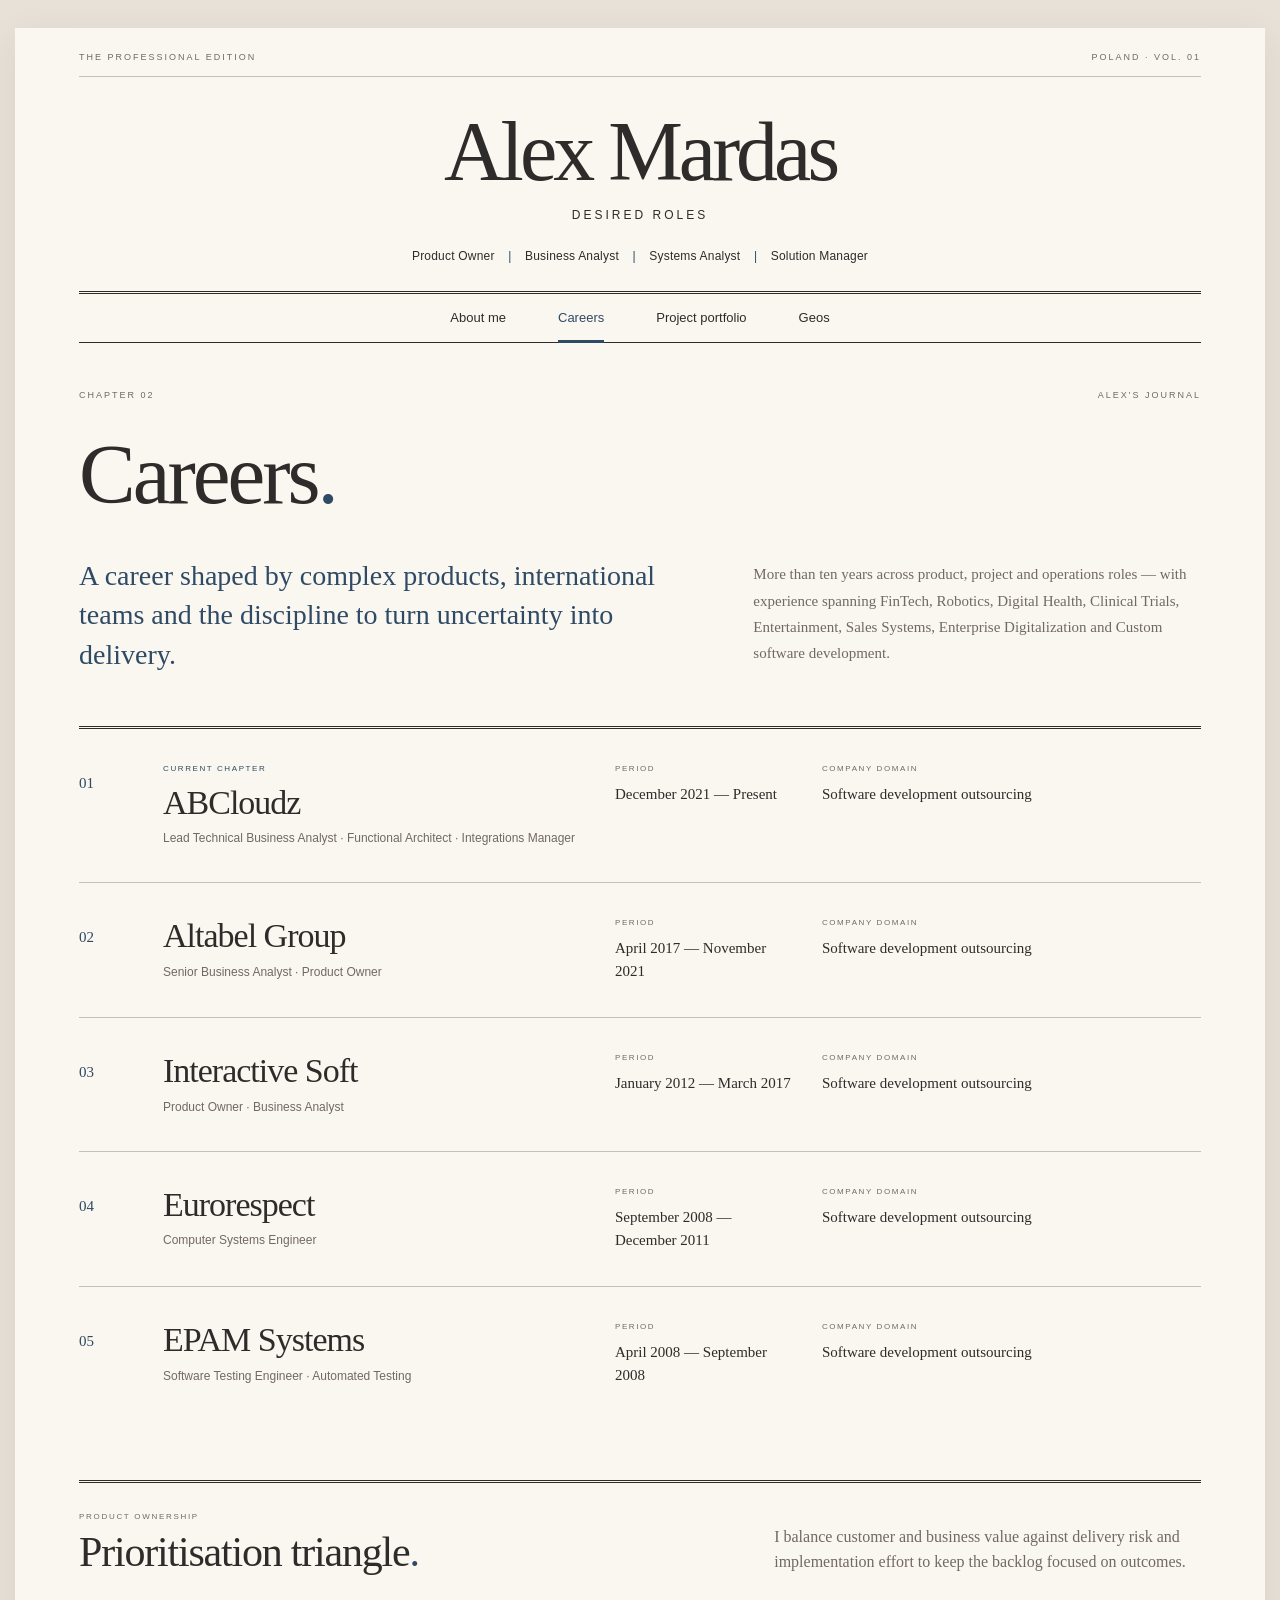
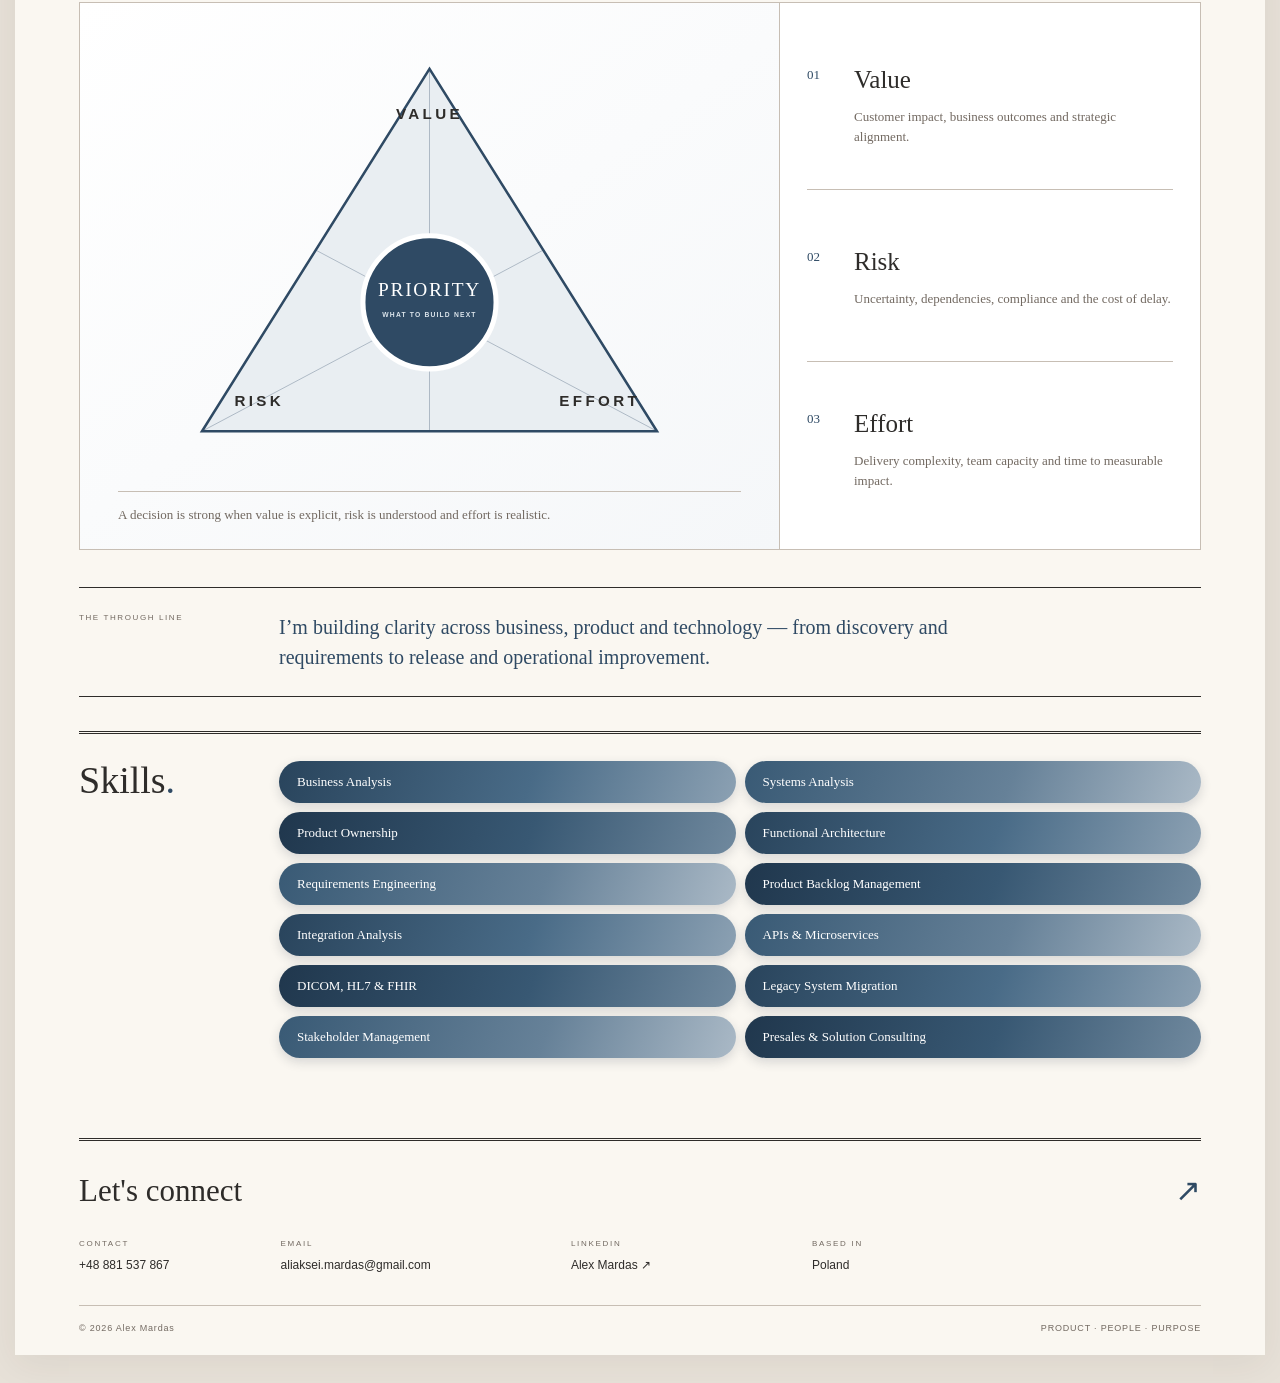
==== careers.html @ b2984039 "Add Product Owner prioritisation framework" ====
<!doctype html>
<html lang="en"><head><meta charset="utf-8"><meta name="viewport" content="width=device-width, initial-scale=1"><link rel="icon" type="image/png" sizes="32x32" href="favicon-32.png"><link rel="icon" type="image/png" sizes="512x512" href="favicon.png"><title>Careers | Alex Mardas</title><meta name="description" content="Career history of Alex Mardas across product management, project delivery, business analysis and technology operations."><link rel="stylesheet" href="style.css"><link rel="stylesheet" href="careers.css"></head>
<body><a class="skip" href="#main">Skip to content</a><div class="paper">
<header class="masthead"><div class="edition"><span>THE PROFESSIONAL EDITION</span><span>POLAND · VOL. 01</span></div><a class="name" href="index.html">Alex Mardas</a><p class="specialist">Desired roles</p><p class="roles">Product Owner <span>|</span> Business Analyst <span>|</span> Systems Analyst <span>|</span> Solution Manager</p></header>
<nav class="navigation" aria-label="Main navigation"><a href="index.html">About me</a><a href="careers.html" aria-current="page">Careers</a><a href="project-portfolio.html">Project portfolio</a><a href="geos.html">Geos</a></nav>
<main id="main" class="careers-page"><div class="page-kicker"><span>CHAPTER 02</span><span>ALEX'S JOURNAL</span></div><h1>Careers<span>.</span></h1>
<div class="career-intro"><p class="career-lead">A career shaped by complex products, international teams and the discipline to turn uncertainty into delivery.</p><p>More than ten years across product, project and operations roles — with experience spanning FinTech, Robotics, Digital Health, Clinical Trials, Entertainment, Sales Systems, Enterprise Digitalization and Custom software development.</p></div>
<section class="career-list" aria-label="Career history">
<article class="career-entry"><div class="career-index">01</div><div class="career-company"><p class="career-status">CURRENT CHAPTER</p><h2>ABCloudz</h2><p class="career-role">Lead Technical Business Analyst · Functional Architect · Integrations Manager</p></div><div class="career-details"><div><span>PERIOD</span><strong>December 2021 — Present</strong></div><div><span>COMPANY DOMAIN</span><strong>Software development outsourcing</strong></div></div></article>
<article class="career-entry"><div class="career-index">02</div><div class="career-company"><h2>Altabel Group</h2><p class="career-role">Senior Business Analyst · Product Owner</p></div><div class="career-details"><div><span>PERIOD</span><strong>April 2017 — November 2021</strong></div><div><span>COMPANY DOMAIN</span><strong>Software development outsourcing</strong></div></div></article>
<article class="career-entry"><div class="career-index">03</div><div class="career-company"><h2>Interactive Soft</h2><p class="career-role">Product Owner · Business Analyst</p></div><div class="career-details"><div><span>PERIOD</span><strong>January 2012 — March 2017</strong></div><div><span>COMPANY DOMAIN</span><strong>Software development outsourcing</strong></div></div></article>
<article class="career-entry"><div class="career-index">04</div><div class="career-company"><h2>Eurorespect</h2><p class="career-role">Computer Systems Engineer</p></div><div class="career-details"><div><span>PERIOD</span><strong>September 2008 — December 2011</strong></div><div><span>COMPANY DOMAIN</span><strong>Software development outsourcing</strong></div></div></article>
<article class="career-entry"><div class="career-index">05</div><div class="career-company"><h2>EPAM Systems</h2><p class="career-role">Software Testing Engineer · Automated Testing</p></div><div class="career-details"><div><span>PERIOD</span><strong>April 2008 — September 2008</strong></div><div><span>COMPANY DOMAIN</span><strong>Software development outsourcing</strong></div></div></article>
</section>
<section class="metrics-section" aria-labelledby="metrics-title">
  <div class="metrics-heading"><div><span>PRODUCT OWNERSHIP</span><h2 id="metrics-title">Prioritisation triangle<span>.</span></h2></div><p>I balance customer and business value against delivery risk and implementation effort to keep the backlog focused on outcomes.</p></div>
  <div class="priority-framework">
    <figure class="priority-triangle" aria-labelledby="priority-caption">
      <svg viewBox="0 0 680 540" role="img" aria-labelledby="triangle-title triangle-desc">
        <title id="triangle-title">Product Owner prioritisation triangle</title>
        <desc id="triangle-desc">Priority is determined by balancing value, risk and effort.</desc>
        <polygon class="triangle-fill" points="340,45 70,475 610,475"></polygon>
        <polygon class="triangle-line" points="340,45 70,475 610,475"></polygon>
        <line x1="340" y1="45" x2="340" y2="475"></line>
        <line x1="70" y1="475" x2="475" y2="260"></line>
        <line x1="610" y1="475" x2="205" y2="260"></line>
        <circle cx="340" cy="322" r="79"></circle>
        <text class="triangle-label triangle-value" x="340" y="105" text-anchor="middle">VALUE</text>
        <text class="triangle-label" x="138" y="445" text-anchor="middle">RISK</text>
        <text class="triangle-label" x="542" y="445" text-anchor="middle">EFFORT</text>
        <text class="triangle-core" x="340" y="315" text-anchor="middle">PRIORITY</text>
        <text class="triangle-core-sub" x="340" y="340" text-anchor="middle">WHAT TO BUILD NEXT</text>
      </svg>
      <figcaption id="priority-caption">A decision is strong when value is explicit, risk is understood and effort is realistic.</figcaption>
    </figure>
    <div class="priority-principles">
      <article><span>01</span><div><h3>Value</h3><p>Customer impact, business outcomes and strategic alignment.</p></div></article>
      <article><span>02</span><div><h3>Risk</h3><p>Uncertainty, dependencies, compliance and the cost of delay.</p></div></article>
      <article><span>03</span><div><h3>Effort</h3><p>Delivery complexity, team capacity and time to measurable impact.</p></div></article>
    </div>
  </div>
</section>
<div class="career-note"><span>THE THROUGH LINE</span><p>I’m building clarity across business, product and technology — from discovery and requirements to release and operational improvement.</p></div>
<section class="skills-section" aria-labelledby="skills-title"><div class="skills-heading"><h2 id="skills-title">Skills<span>.</span></h2></div><ul class="skills-list"><li>Business Analysis</li><li>Systems Analysis</li><li>Product Ownership</li><li>Functional Architecture</li><li>Requirements Engineering</li><li>Product Backlog Management</li><li>Integration Analysis</li><li>APIs &amp; Microservices</li><li>DICOM, HL7 &amp; FHIR</li><li>Legacy System Migration</li><li>Stakeholder Management</li><li>Presales &amp; Solution Consulting</li></ul></section></main>
<footer><div class="footer-title">Let's connect<span>↗</span></div><div class="footer-grid"><div><span class="footer-label">CONTACT</span><a href="tel:+48881537867">+48 881 537 867</a></div><div><span class="footer-label">EMAIL</span><a href="mailto:aliaksei.mardas@gmail.com">aliaksei.mardas@gmail.com</a></div><div><span class="footer-label">LINKEDIN</span><a href="https://www.linkedin.com/in/alexmardas/" target="_blank" rel="noopener noreferrer">Alex Mardas ↗</a></div><div><span class="footer-label">BASED IN</span><span>Poland</span></div></div><div class="colophon"><span>© 2026 Alex Mardas</span><span>PRODUCT · PEOPLE · PURPOSE</span></div></footer>
</div></body></html>
---- style.css ----
:root{--paper:#faf7f1;--ink:#2e2c2a;--muted:#726961;--accent:#2f4a64;--line:#c7beb4}*{box-sizing:border-box}body{margin:0;background:#e7e1d8;color:var(--ink);font-family:Arial,Helvetica,sans-serif;line-height:1.6}.paper{max-width:1250px;margin:28px auto;background:var(--paper);box-shadow:0 8px 35px #392e2012;padding:0 64px}a{color:inherit;text-decoration:none}a:hover{color:var(--accent)}a:focus-visible{outline:2px solid var(--accent);outline-offset:5px}.masthead{text-align:center;padding-top:22px}.edition{display:flex;justify-content:space-between;border-bottom:1px solid var(--line);padding-bottom:12px;font-size:9px;letter-spacing:2px;color:var(--muted)}.name{display:block;font-family:Georgia,'Times New Roman',serif;font-size:clamp(40px,6.8vw,84px);letter-spacing:-4px;line-height:1.2;margin:25px 0 3px}.specialist{margin:0;font-size:12px;letter-spacing:3px;text-transform:uppercase}.roles{font-size:12px;letter-spacing:.2px;margin:22px 0 24px}.roles span{color:var(--accent);padding:0 10px}.navigation{display:flex;justify-content:center;gap:52px;padding:14px 0;border-top:3px double var(--ink);border-bottom:1px solid var(--ink);font-size:13px}.navigation a{position:relative}.navigation a[aria-current=page]{color:var(--accent)}.navigation a[aria-current=page]:after{content:'';position:absolute;left:0;right:0;bottom:-15px;height:3px;background:var(--accent)}main{padding:45px 0 60px;min-height:460px}.page-kicker{display:flex;justify-content:space-between;font-size:9px;letter-spacing:2px;color:var(--muted)}h1{font-family:Georgia,'Times New Roman',serif;font-weight:400;font-size:clamp(55px,7vw,85px);letter-spacing:-3px;line-height:1.1;margin:25px 0 35px}h1 span{color:var(--accent)}.editorial-space{padding:0 0 25px;max-width:700px}.rule{width:65px;height:1px;background:var(--accent)}.coming{font-family:Georgia,serif;font-size:25px;font-style:italic;margin:24px 0 8px;color:var(--muted)}.coming-note{font-size:12px;color:var(--muted);margin:0}footer{border-top:3px double var(--ink);padding:25px 0 20px}.footer-title{font-family:Georgia,serif;font-size:31px;display:flex;justify-content:space-between}.footer-title span{color:var(--accent)}.footer-grid{display:grid;grid-template-columns:.9fr 1.35fr 1.1fr 1.2fr .65fr;gap:24px;margin:22px 0 30px;font-size:12px}.footer-grid>div{display:flex;flex-direction:column;gap:5px}.footer-label{font-size:8px;color:var(--muted);letter-spacing:1.7px}.colophon{display:flex;justify-content:space-between;border-top:1px solid var(--line);padding-top:15px;font-size:9px;color:var(--muted);letter-spacing:.8px}.skip{position:absolute;top:-100px;background:var(--paper);padding:10px}.skip:focus{top:0}@media(max-width:800px){.paper{margin:0;padding:0 26px;box-shadow:none}.name{letter-spacing:-2px;margin-top:27px}.specialist{font-size:10px;letter-spacing:2px}.roles{font-size:11px;max-width:530px;margin:18px auto 24px}.roles span{padding:0 5px}.navigation{gap:25px;font-size:12px}.footer-grid{grid-template-columns:1fr 1fr;gap:22px}main{min-height:410px;padding-top:30px}.edition{font-size:8px;letter-spacing:1px}.colophon{font-size:8px;gap:18px}}@media(max-width:420px){.paper{padding:0 20px}.name{font-size:42px}.navigation{gap:17px;font-size:11px}.footer-grid{grid-template-columns:1fr}.colophon{flex-wrap:wrap}h1{font-size:56px}}

/* Mobile layout */
@media(max-width:640px){
  body{background:var(--paper);font-size:15px}
  .paper{width:100%;margin:0;padding:0 16px;overflow:hidden}
  .masthead{padding-top:14px}
  .edition{padding-bottom:9px;font-size:7px;letter-spacing:.8px}
  .edition span:last-child{text-align:right}
  .name{font-size:clamp(36px,11.5vw,48px);line-height:1.02;letter-spacing:-2.4px;margin:20px 0 8px}
  .specialist{font-size:8px;line-height:1.5;letter-spacing:1.7px}
  .roles{font-size:10px;line-height:1.9;margin:15px auto 18px}
  .roles span{padding:0 3px}
  .navigation{display:grid;grid-template-columns:1fr 1fr;gap:0;padding:0;font-size:11px;text-align:center}
  .navigation a{display:flex;align-items:center;justify-content:center;min-height:43px;padding:8px 5px;border-bottom:1px solid var(--line)}
  .navigation a:nth-child(odd){border-right:1px solid var(--line)}
  .navigation a[aria-current=page]:after{left:12px;right:12px;bottom:-1px;height:3px}
  main{min-height:0;padding:24px 0 44px}
  .page-kicker{font-size:7px;letter-spacing:1.3px}
  h1{font-size:clamp(44px,15vw,58px);letter-spacing:-2px;margin:17px 0 27px}
  footer{padding:21px 0 18px}
  .footer-title{font-size:27px}
  .footer-grid{grid-template-columns:1fr 1fr;gap:18px 12px;margin:18px 0 24px;font-size:11px}
  .footer-grid a{overflow-wrap:anywhere}
  .colophon{display:grid;grid-template-columns:1fr;gap:5px;font-size:7px;letter-spacing:.65px}
}
@media(max-width:360px){
  .paper{padding:0 13px}
  .name{font-size:34px}
  .roles{font-size:9px}
  .navigation{font-size:10px}
  .footer-grid{grid-template-columns:1fr}
}
---- careers.css ----
.careers-page{padding-bottom:80px}.career-intro{display:grid;grid-template-columns:1.35fr 1fr;gap:70px;align-items:start;margin-bottom:52px}.career-lead{font-family:Georgia,'Times New Roman',serif;font-size:28px;line-height:1.4;color:var(--accent);margin:0}.career-intro>p:last-child{font-family:Georgia,'Times New Roman',serif;font-size:15px;line-height:1.75;margin:5px 0 0;color:var(--muted)}.career-list{border-top:3px double var(--ink)}.career-entry{display:grid;grid-template-columns:54px minmax(220px,.9fr) minmax(350px,1.25fr);gap:30px;padding:34px 0;border-bottom:1px solid var(--line);align-items:start}.career-index{font-family:Georgia,serif;font-size:15px;color:var(--accent);padding-top:8px}.career-status{font-size:8px;letter-spacing:1.6px;color:var(--accent);margin:0 0 8px}.career-company h2{font-family:Georgia,'Times New Roman',serif;font-size:34px;font-weight:400;letter-spacing:-1px;line-height:1.1;margin:0 0 8px}.career-role{font-size:12px;color:var(--muted);margin:0}.career-details{display:grid;grid-template-columns:.7fr 1.5fr;gap:30px}.career-details div{display:flex;flex-direction:column;gap:7px}.career-details span,.career-note>span{font-size:8px;letter-spacing:1.6px;color:var(--muted)}.career-details strong{font-family:Georgia,'Times New Roman',serif;font-size:15px;line-height:1.55;font-weight:400}.career-note{display:grid;grid-template-columns:170px 1fr;gap:30px;margin-top:30px;padding:24px 0;border-top:1px solid var(--ink);border-bottom:1px solid var(--ink)}.career-note p{font-family:Georgia,serif;font-size:20px;line-height:1.5;margin:0;max-width:690px}@media(max-width:850px){.career-intro{grid-template-columns:1fr;gap:12px}.career-entry{grid-template-columns:38px 1fr}.career-details{grid-column:2;grid-template-columns:1fr 1.6fr}.career-company h2{font-size:30px}}@media(max-width:560px){.career-lead{font-size:24px}.career-entry{grid-template-columns:28px 1fr;gap:18px}.career-details{grid-template-columns:1fr;gap:18px}.career-company h2{font-size:27px}.career-note{grid-template-columns:1fr;gap:12px}.career-note p{font-size:18px}}

/* Mobile layout */
@media(max-width:640px){
  .careers-page{padding-bottom:50px}
  .career-intro{grid-template-columns:1fr;gap:12px;margin-bottom:34px}
  .career-lead{font-size:22px;line-height:1.42}
  .career-intro>p:last-child{font-size:14px;line-height:1.65}
  .career-entry{grid-template-columns:24px minmax(0,1fr);gap:12px;padding:25px 0}
  .career-index{font-size:12px;padding-top:6px}
  .career-company h2{font-size:27px;overflow-wrap:anywhere}
  .career-role{font-size:11px;line-height:1.5}
  .career-details{grid-column:2;grid-template-columns:1fr;gap:15px;margin-top:4px}
  .career-details strong{font-size:14px;line-height:1.5}
  .career-note{grid-template-columns:1fr;gap:9px;margin-top:24px;padding:20px 0}
  .career-note p{font-size:18px;line-height:1.45}
}

/* Product Owner prioritisation framework */
.metrics-section{margin-top:58px;padding-top:28px;border-top:3px double var(--ink)}
.metrics-heading{display:grid;grid-template-columns:1.2fr .8fr;gap:55px;align-items:end;margin-bottom:27px}
.metrics-heading>div>span{display:block;margin-bottom:7px;font-size:8px;letter-spacing:1.7px;color:var(--muted)}
.metrics-heading h2{margin:0;font-family:Georgia,'Times New Roman',serif;font-size:42px;font-weight:400;line-height:1.05;letter-spacing:-1.2px}
.metrics-heading h2 span{color:var(--accent)}
.metrics-heading>p{margin:0;font-family:Georgia,'Times New Roman',serif;font-size:16px;line-height:1.55;color:var(--muted)}
.priority-framework{display:grid;grid-template-columns:minmax(0,1.25fr) minmax(270px,.75fr);border:1px solid var(--line);background:#fff}
.priority-triangle{margin:0;padding:28px 38px 24px;border-right:1px solid var(--line);background:linear-gradient(145deg,#fff 0%,#f5f7f9 100%)}
.priority-triangle svg{display:block;width:100%;max-height:455px}
.priority-triangle .triangle-fill{fill:#e9eef2}
.priority-triangle .triangle-line,.priority-triangle line{fill:none;stroke:var(--accent);stroke-width:3}
.priority-triangle line{stroke-width:1;opacity:.38}
.priority-triangle circle{fill:var(--accent);stroke:#fff;stroke-width:6}
.triangle-label{fill:var(--ink);font:600 18px Arial,sans-serif;letter-spacing:4px}
.triangle-core{fill:#fff;font:400 23px Georgia,serif;letter-spacing:2px}
.triangle-core-sub{fill:#dce5ec;font:600 8px Arial,sans-serif;letter-spacing:1.4px}
.priority-triangle figcaption{margin-top:5px;padding-top:13px;border-top:1px solid var(--line);font-family:Georgia,'Times New Roman',serif;font-size:13px;line-height:1.55;color:var(--muted)}
.priority-principles{display:flex;flex-direction:column;padding:15px 27px}
.priority-principles article{display:grid;grid-template-columns:34px 1fr;gap:13px;flex:1;align-content:center;padding:22px 0;border-bottom:1px solid var(--line)}
.priority-principles article:last-child{border-bottom:0}
.priority-principles article>span{font-family:Georgia,serif;font-size:13px;color:var(--accent);padding-top:5px}
.priority-principles h3{margin:0 0 7px;font-family:Georgia,'Times New Roman',serif;font-size:25px;font-weight:400}
.priority-principles p{margin:0;font-family:Georgia,'Times New Roman',serif;font-size:13px;line-height:1.55;color:var(--muted)}
@media(max-width:800px){.priority-framework{grid-template-columns:1fr}.priority-triangle{border-right:0;border-bottom:1px solid var(--line)}.priority-principles{display:grid;grid-template-columns:repeat(3,1fr);gap:22px}.priority-principles article{display:block;border-bottom:0}.priority-principles article>span{display:block;margin-bottom:8px}}
@media(max-width:640px){.metrics-section{margin-top:42px;padding-top:23px}.metrics-heading{grid-template-columns:1fr;gap:12px;margin-bottom:21px}.metrics-heading h2{font-size:34px}.metrics-heading>p{font-size:14px}.priority-triangle{padding:18px 12px}.priority-triangle svg{max-height:none}.priority-principles{display:block;padding:8px 20px}.priority-principles article{display:grid;grid-template-columns:30px 1fr;padding:18px 0;border-bottom:1px solid var(--line)}.priority-principles article>span{margin:0}.priority-principles h3{font-size:23px}}

/* Keep the transition from career history to metrics open and editorial. */
.career-entry:last-child{border-bottom:0}
.metrics-section+.career-note{margin-top:1cm}
.career-note p{color:var(--accent)}
.skills-section{display:grid;grid-template-columns:170px 1fr;gap:30px;margin-top:34px;padding-top:27px;border-top:3px double var(--ink)}
.skills-heading>span{display:block;margin-bottom:7px;font-size:8px;letter-spacing:1.6px;color:var(--muted)}
.skills-heading h2{margin:0;font-family:Georgia,'Times New Roman',serif;font-size:38px;font-weight:400;line-height:1}.skills-heading h2 span{color:var(--accent)}
.skills-list{display:grid;grid-template-columns:1fr 1fr;gap:9px;margin:0;padding:0;list-style:none}
.skills-list li{display:flex;align-items:center;min-height:42px;padding:9px 18px;border-radius:999px;background:linear-gradient(110deg,#29445c 0%,#496b87 55%,#8ca1b3 100%);box-shadow:0 4px 11px #1c2d3d29;color:#fff;font-family:Georgia,'Times New Roman',serif;font-size:13px;line-height:1.3}.skills-list li:nth-child(3n+2){background:linear-gradient(110deg,#395a75 0%,#668198 58%,#aab9c6 100%)}.skills-list li:nth-child(3n){background:linear-gradient(110deg,#20374d 0%,#385873 55%,#70899e 100%)}
@media(max-width:640px){.metrics-section+.career-note{margin-top:1cm}.skills-section{grid-template-columns:1fr;gap:18px;margin-top:28px;padding-top:22px}.skills-heading h2{font-size:32px}.skills-list{grid-template-columns:1fr}.skills-list li{min-height:40px;font-size:12px}}
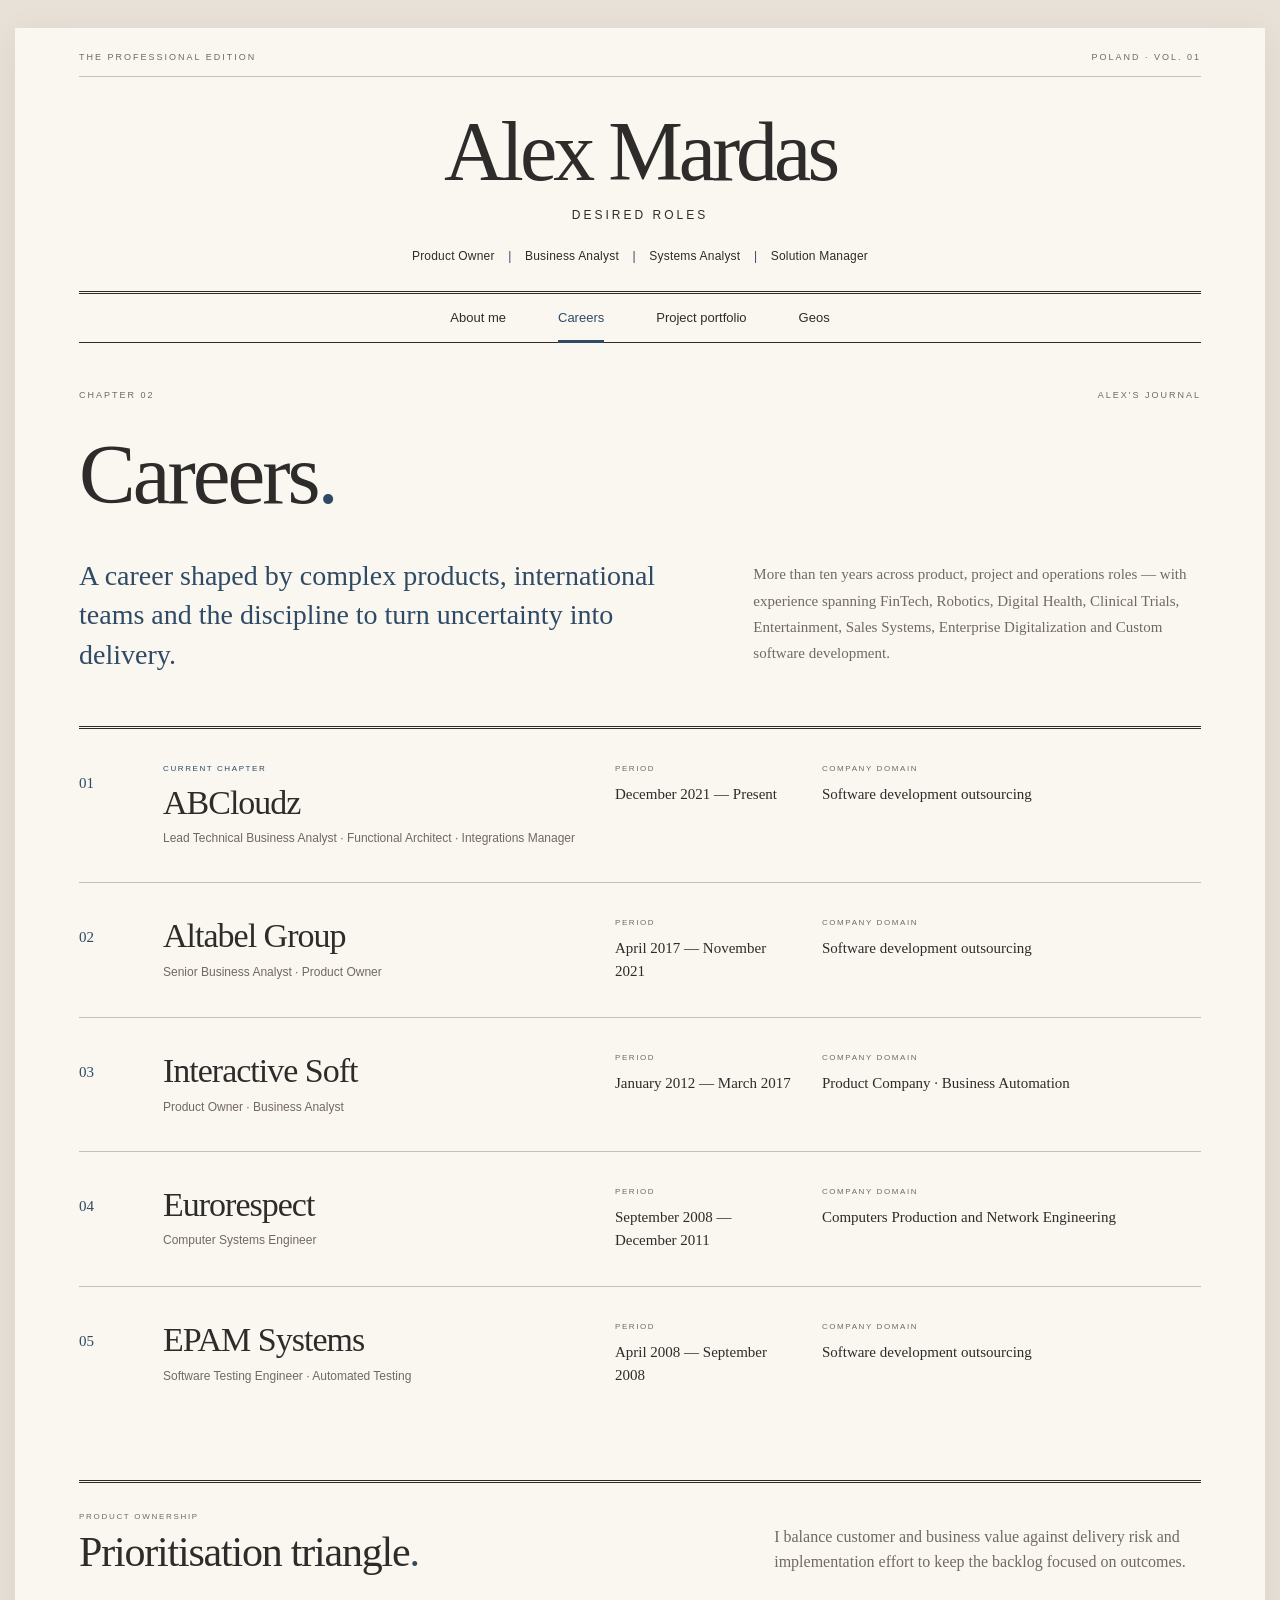
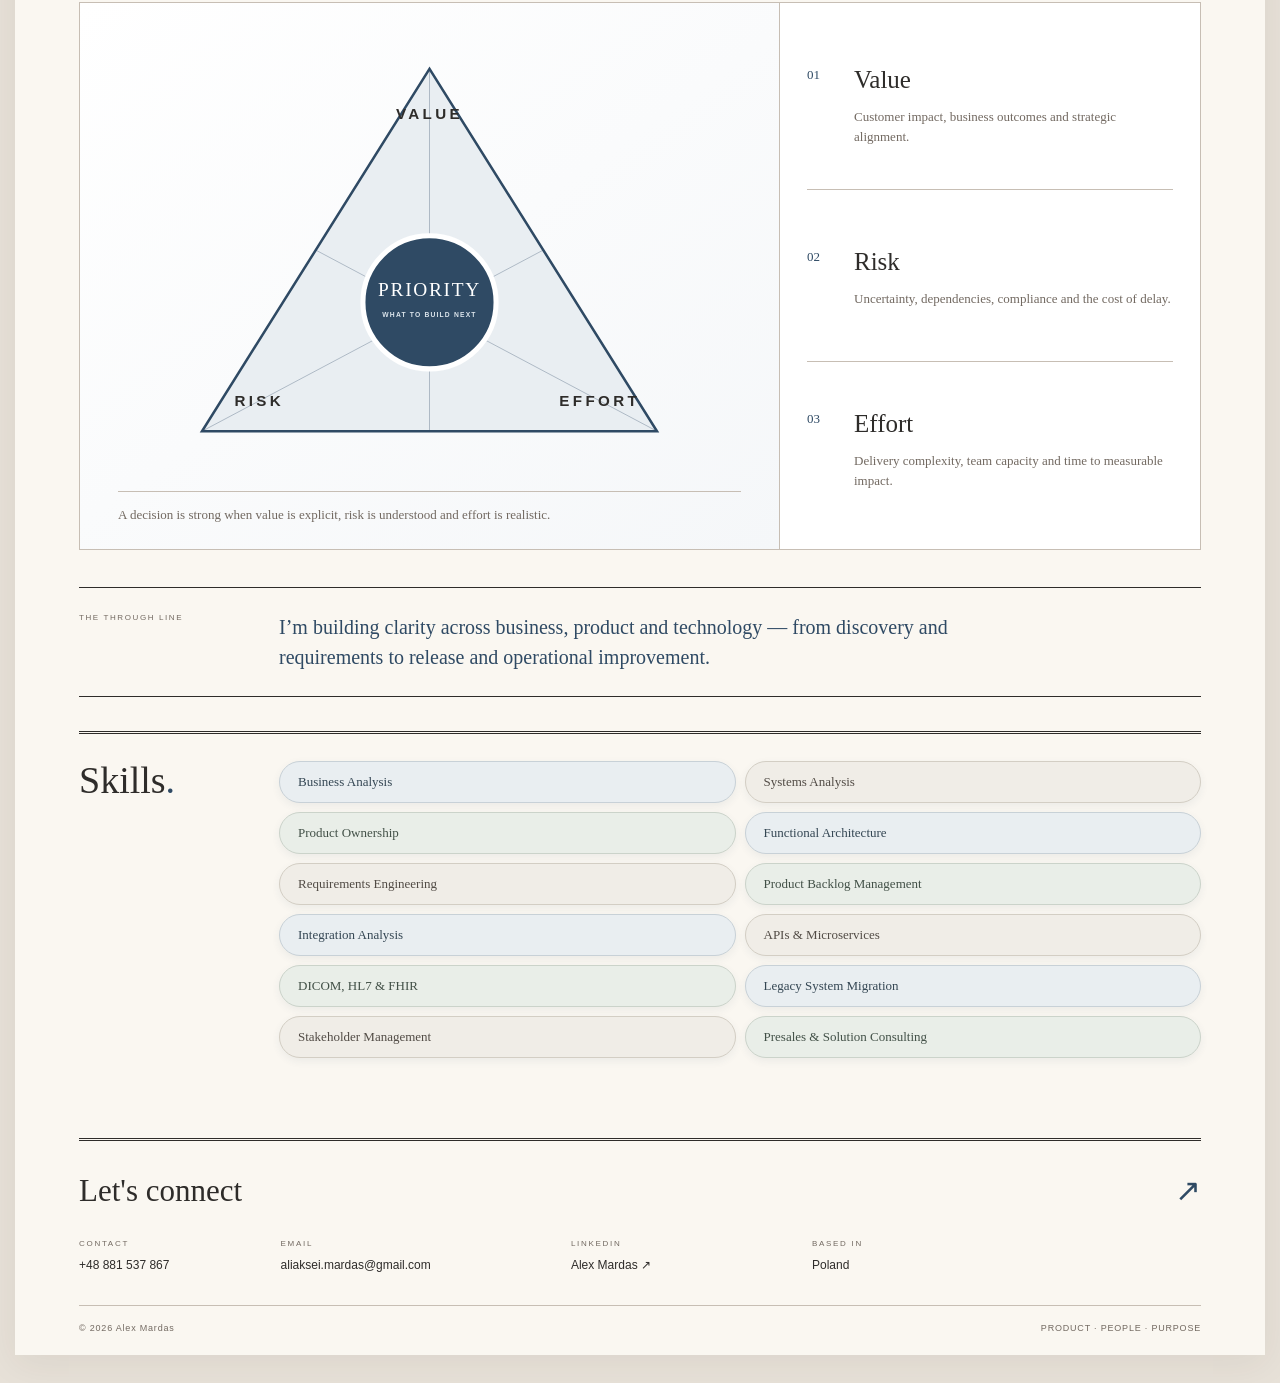
==== commit c6d95ece: "Update portfolio styling and project geography" ====
--- a/careers.html
+++ b/careers.html
@@ -8,8 +8,8 @@
 <section class="career-list" aria-label="Career history">
 <article class="career-entry"><div class="career-index">01</div><div class="career-company"><p class="career-status">CURRENT CHAPTER</p><h2>ABCloudz</h2><p class="career-role">Lead Technical Business Analyst · Functional Architect · Integrations Manager</p></div><div class="career-details"><div><span>PERIOD</span><strong>December 2021 — Present</strong></div><div><span>COMPANY DOMAIN</span><strong>Software development outsourcing</strong></div></div></article>
 <article class="career-entry"><div class="career-index">02</div><div class="career-company"><h2>Altabel Group</h2><p class="career-role">Senior Business Analyst · Product Owner</p></div><div class="career-details"><div><span>PERIOD</span><strong>April 2017 — November 2021</strong></div><div><span>COMPANY DOMAIN</span><strong>Software development outsourcing</strong></div></div></article>
-<article class="career-entry"><div class="career-index">03</div><div class="career-company"><h2>Interactive Soft</h2><p class="career-role">Product Owner · Business Analyst</p></div><div class="career-details"><div><span>PERIOD</span><strong>January 2012 — March 2017</strong></div><div><span>COMPANY DOMAIN</span><strong>Software development outsourcing</strong></div></div></article>
-<article class="career-entry"><div class="career-index">04</div><div class="career-company"><h2>Eurorespect</h2><p class="career-role">Computer Systems Engineer</p></div><div class="career-details"><div><span>PERIOD</span><strong>September 2008 — December 2011</strong></div><div><span>COMPANY DOMAIN</span><strong>Software development outsourcing</strong></div></div></article>
+<article class="career-entry"><div class="career-index">03</div><div class="career-company"><h2>Interactive Soft</h2><p class="career-role">Product Owner · Business Analyst</p></div><div class="career-details"><div><span>PERIOD</span><strong>January 2012 — March 2017</strong></div><div><span>COMPANY DOMAIN</span><strong>Product Company · Business Automation</strong></div></div></article>
+<article class="career-entry"><div class="career-index">04</div><div class="career-company"><h2>Eurorespect</h2><p class="career-role">Computer Systems Engineer</p></div><div class="career-details"><div><span>PERIOD</span><strong>September 2008 — December 2011</strong></div><div><span>COMPANY DOMAIN</span><strong>Computers Production and Network Engineering</strong></div></div></article>
 <article class="career-entry"><div class="career-index">05</div><div class="career-company"><h2>EPAM Systems</h2><p class="career-role">Software Testing Engineer · Automated Testing</p></div><div class="career-details"><div><span>PERIOD</span><strong>April 2008 — September 2008</strong></div><div><span>COMPANY DOMAIN</span><strong>Software development outsourcing</strong></div></div></article>
 </section>
 <section class="metrics-section" aria-labelledby="metrics-title">
--- a/careers.css
+++ b/careers.css
@@ -51,5 +51,5 @@
 .skills-heading>span{display:block;margin-bottom:7px;font-size:8px;letter-spacing:1.6px;color:var(--muted)}
 .skills-heading h2{margin:0;font-family:Georgia,'Times New Roman',serif;font-size:38px;font-weight:400;line-height:1}.skills-heading h2 span{color:var(--accent)}
 .skills-list{display:grid;grid-template-columns:1fr 1fr;gap:9px;margin:0;padding:0;list-style:none}
-.skills-list li{display:flex;align-items:center;min-height:42px;padding:9px 18px;border-radius:999px;background:linear-gradient(110deg,#29445c 0%,#496b87 55%,#8ca1b3 100%);box-shadow:0 4px 11px #1c2d3d29;color:#fff;font-family:Georgia,'Times New Roman',serif;font-size:13px;line-height:1.3}.skills-list li:nth-child(3n+2){background:linear-gradient(110deg,#395a75 0%,#668198 58%,#aab9c6 100%)}.skills-list li:nth-child(3n){background:linear-gradient(110deg,#20374d 0%,#385873 55%,#70899e 100%)}
+.skills-list li{display:flex;align-items:center;min-height:42px;padding:9px 18px;border:1px solid #c8d1d7;border-radius:999px;background:#e9eef1;box-shadow:0 3px 9px #2f4a6412;color:#344653;font-family:Georgia,'Times New Roman',serif;font-size:13px;line-height:1.3}.skills-list li:nth-child(3n+2){border-color:#d3cec4;background:#f0ede7;color:#514b45}.skills-list li:nth-child(3n){border-color:#cbd3ca;background:#e9eee8;color:#425047}
 @media(max-width:640px){.metrics-section+.career-note{margin-top:1cm}.skills-section{grid-template-columns:1fr;gap:18px;margin-top:28px;padding-top:22px}.skills-heading h2{font-size:32px}.skills-list{grid-template-columns:1fr}.skills-list li{min-height:40px;font-size:12px}}
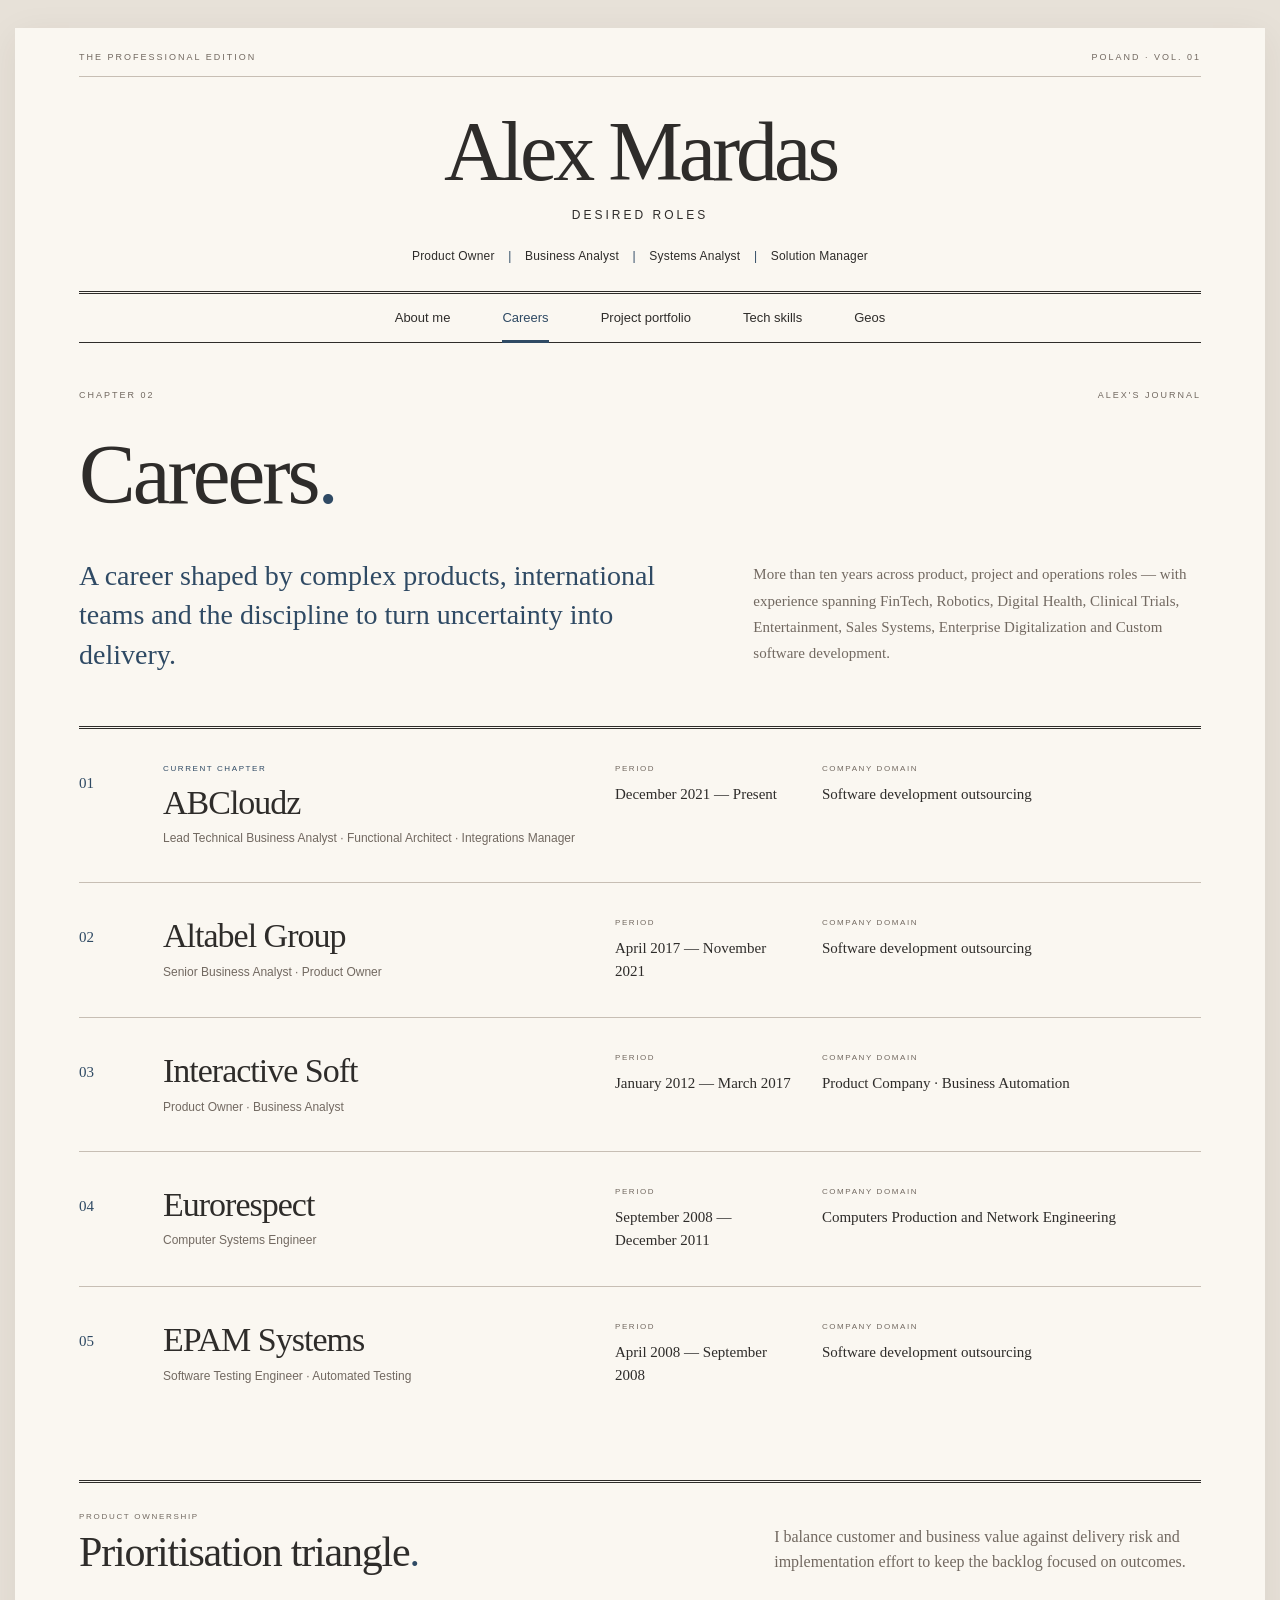
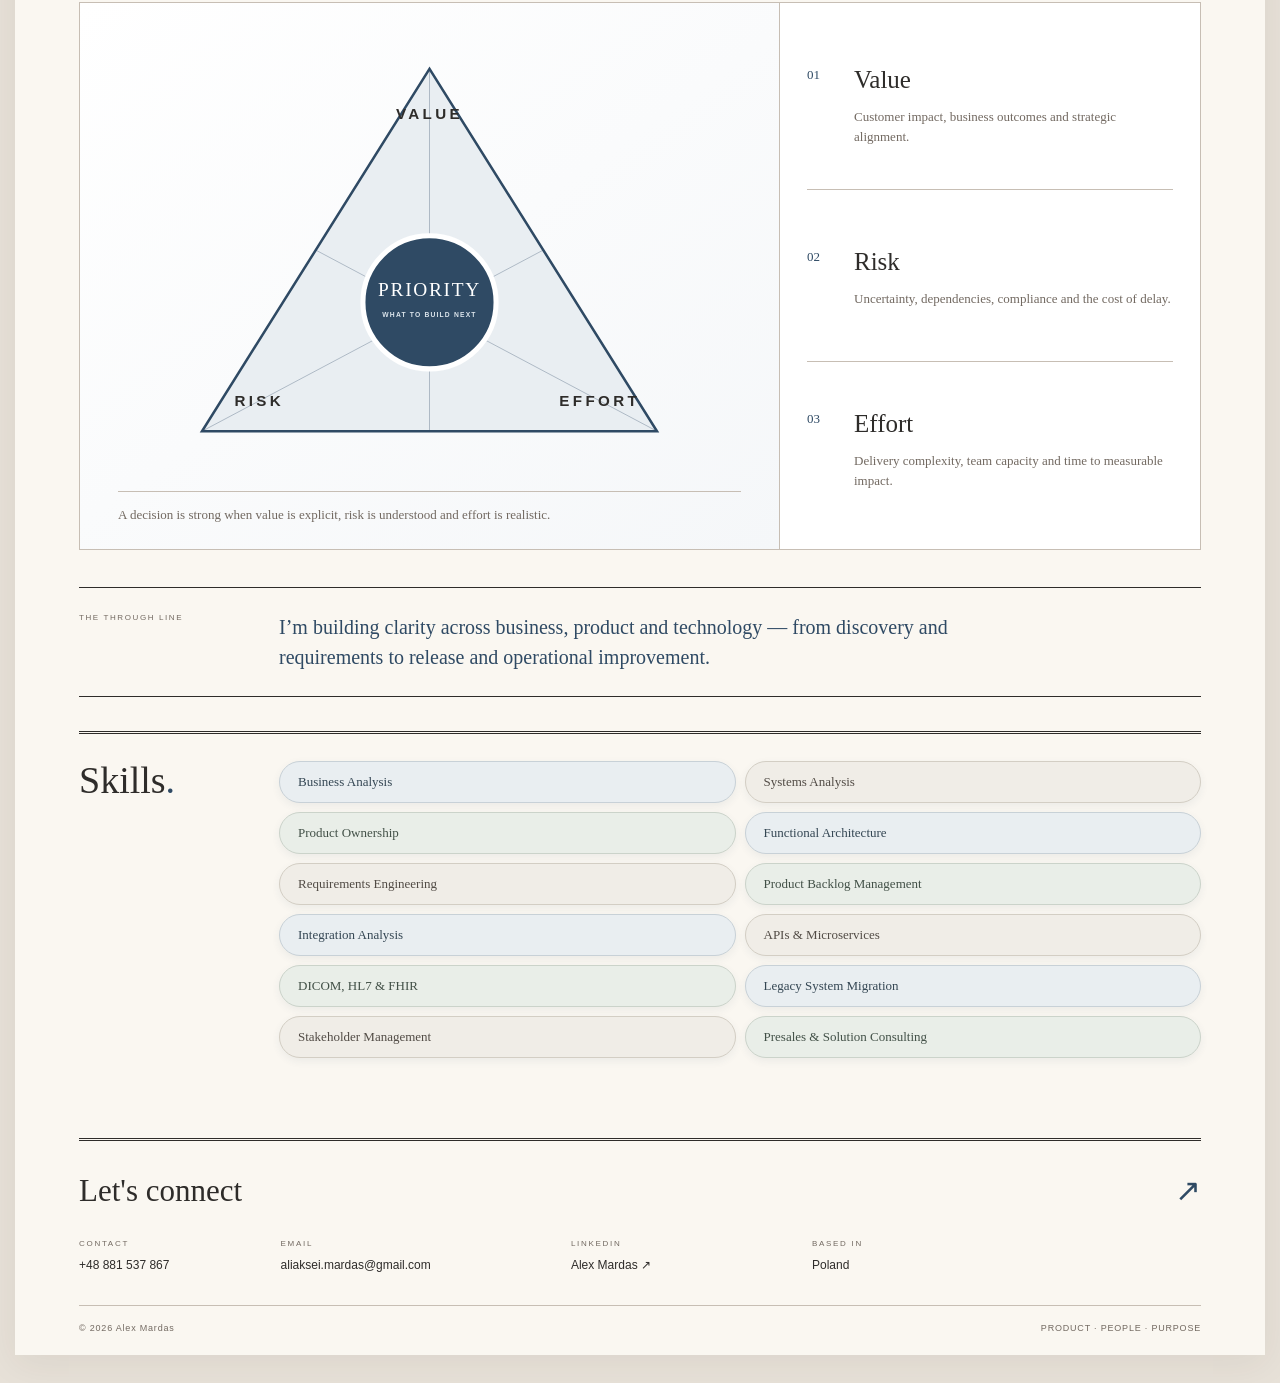
==== commit 5cbf56d9: "Add tech skills page and systems analysis artifacts" ====
--- a/careers.html
+++ b/careers.html
@@ -2,7 +2,7 @@
 <html lang="en"><head><meta charset="utf-8"><meta name="viewport" content="width=device-width, initial-scale=1"><link rel="icon" type="image/png" sizes="32x32" href="favicon-32.png"><link rel="icon" type="image/png" sizes="512x512" href="favicon.png"><title>Careers | Alex Mardas</title><meta name="description" content="Career history of Alex Mardas across product management, project delivery, business analysis and technology operations."><link rel="stylesheet" href="style.css"><link rel="stylesheet" href="careers.css"></head>
 <body><a class="skip" href="#main">Skip to content</a><div class="paper">
 <header class="masthead"><div class="edition"><span>THE PROFESSIONAL EDITION</span><span>POLAND · VOL. 01</span></div><a class="name" href="index.html">Alex Mardas</a><p class="specialist">Desired roles</p><p class="roles">Product Owner <span>|</span> Business Analyst <span>|</span> Systems Analyst <span>|</span> Solution Manager</p></header>
-<nav class="navigation" aria-label="Main navigation"><a href="index.html">About me</a><a href="careers.html" aria-current="page">Careers</a><a href="project-portfolio.html">Project portfolio</a><a href="geos.html">Geos</a></nav>
+<nav class="navigation" aria-label="Main navigation"><a href="index.html">About me</a><a href="careers.html" aria-current="page">Careers</a><a href="project-portfolio.html">Project portfolio</a><a href="tech-skills.html">Tech skills</a><a href="geos.html">Geos</a></nav>
 <main id="main" class="careers-page"><div class="page-kicker"><span>CHAPTER 02</span><span>ALEX'S JOURNAL</span></div><h1>Careers<span>.</span></h1>
 <div class="career-intro"><p class="career-lead">A career shaped by complex products, international teams and the discipline to turn uncertainty into delivery.</p><p>More than ten years across product, project and operations roles — with experience spanning FinTech, Robotics, Digital Health, Clinical Trials, Entertainment, Sales Systems, Enterprise Digitalization and Custom software development.</p></div>
 <section class="career-list" aria-label="Career history">
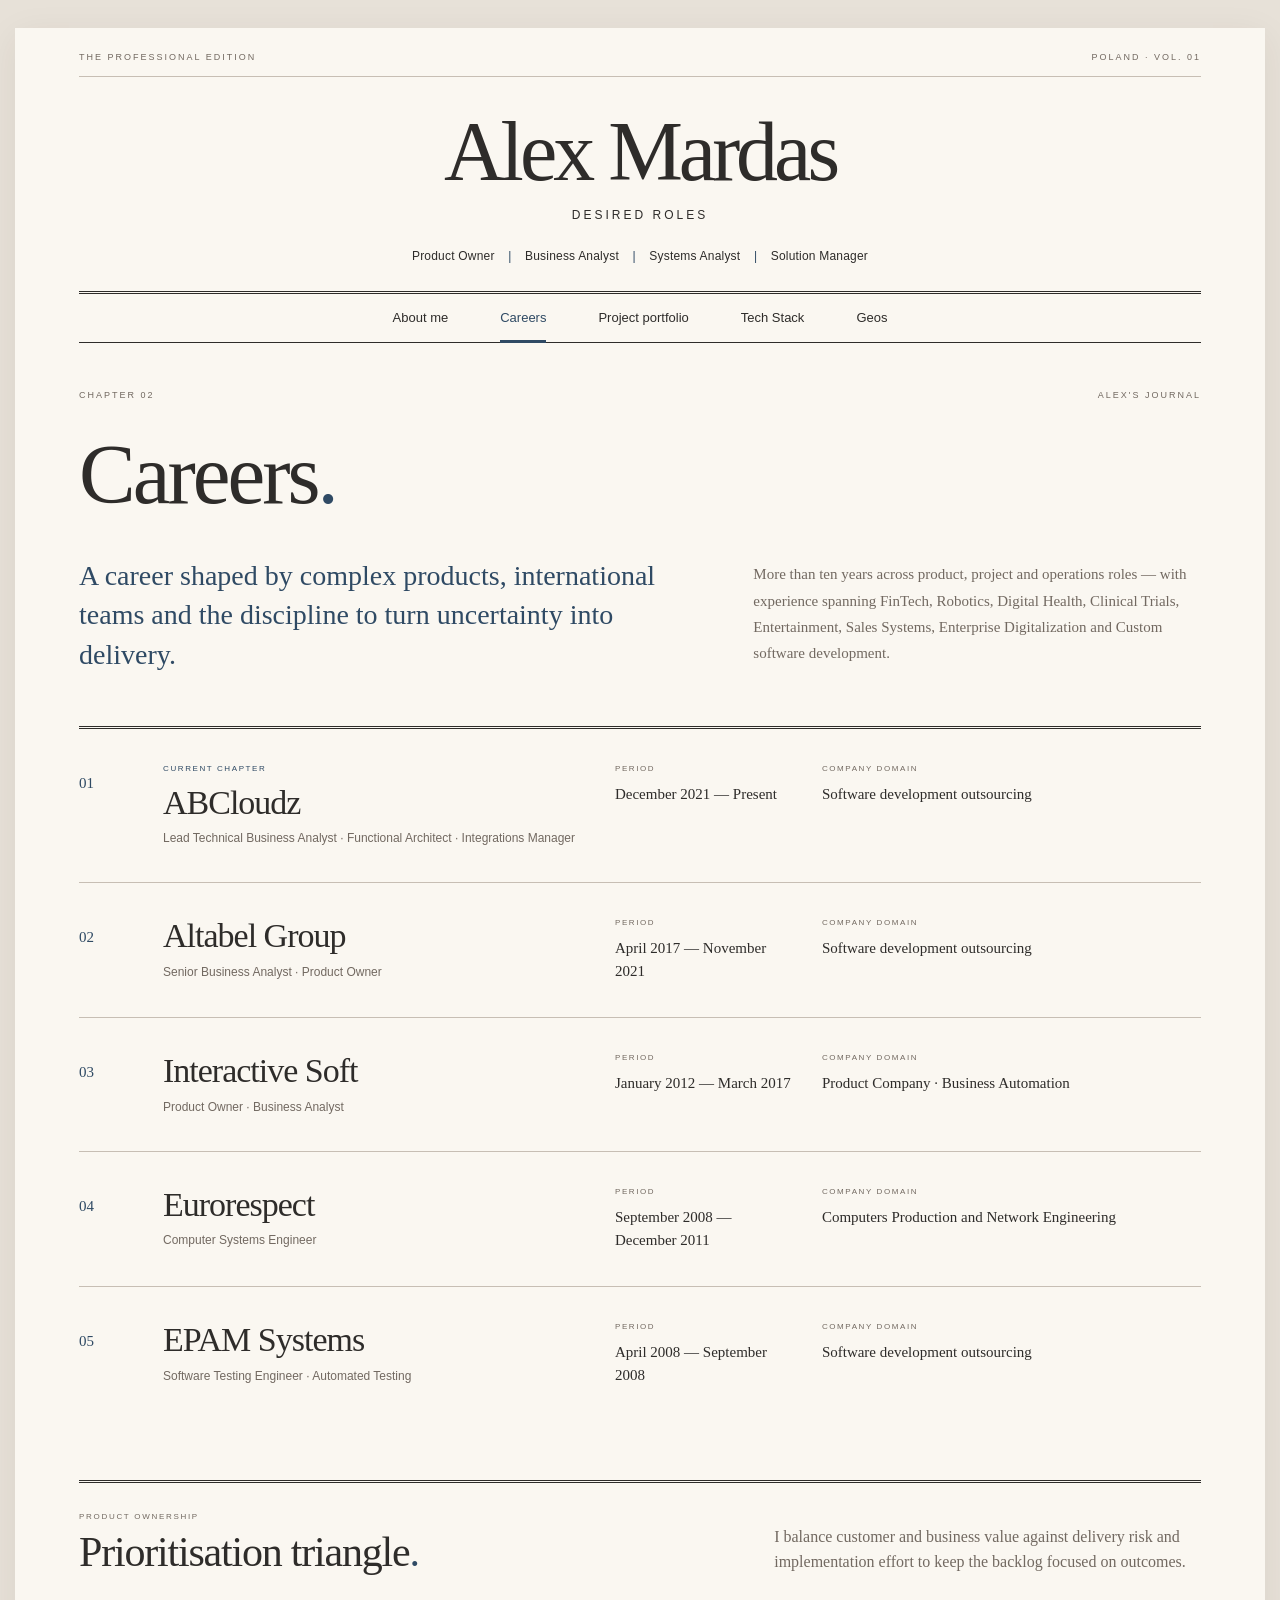
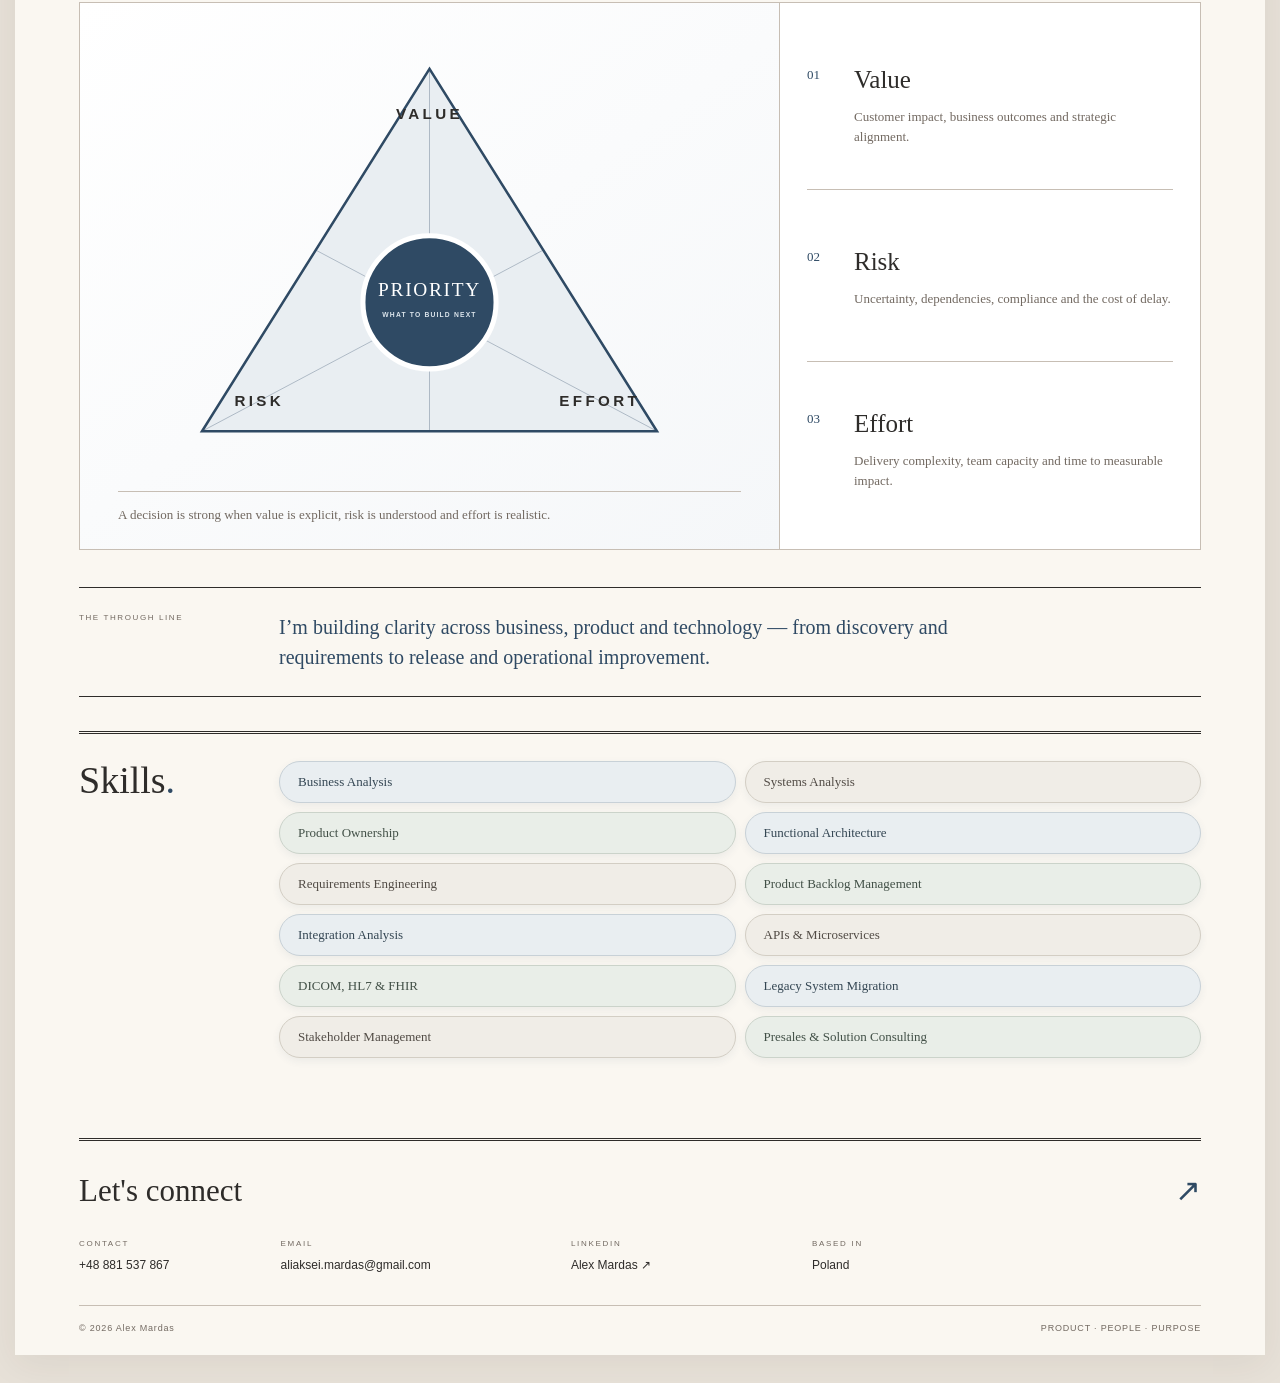
==== commit 68261dc5: "Expand project technology stacks" ====
--- a/careers.html
+++ b/careers.html
@@ -2,7 +2,7 @@
 <html lang="en"><head><meta charset="utf-8"><meta name="viewport" content="width=device-width, initial-scale=1"><link rel="icon" type="image/png" sizes="32x32" href="favicon-32.png"><link rel="icon" type="image/png" sizes="512x512" href="favicon.png"><title>Careers | Alex Mardas</title><meta name="description" content="Career history of Alex Mardas across product management, project delivery, business analysis and technology operations."><link rel="stylesheet" href="style.css"><link rel="stylesheet" href="careers.css"></head>
 <body><a class="skip" href="#main">Skip to content</a><div class="paper">
 <header class="masthead"><div class="edition"><span>THE PROFESSIONAL EDITION</span><span>POLAND · VOL. 01</span></div><a class="name" href="index.html">Alex Mardas</a><p class="specialist">Desired roles</p><p class="roles">Product Owner <span>|</span> Business Analyst <span>|</span> Systems Analyst <span>|</span> Solution Manager</p></header>
-<nav class="navigation" aria-label="Main navigation"><a href="index.html">About me</a><a href="careers.html" aria-current="page">Careers</a><a href="project-portfolio.html">Project portfolio</a><a href="tech-skills.html">Tech skills</a><a href="geos.html">Geos</a></nav>
+<nav class="navigation" aria-label="Main navigation"><a href="index.html">About me</a><a href="careers.html" aria-current="page">Careers</a><a href="project-portfolio.html">Project portfolio</a><a href="tech-skills.html">Tech Stack</a><a href="geos.html">Geos</a></nav>
 <main id="main" class="careers-page"><div class="page-kicker"><span>CHAPTER 02</span><span>ALEX'S JOURNAL</span></div><h1>Careers<span>.</span></h1>
 <div class="career-intro"><p class="career-lead">A career shaped by complex products, international teams and the discipline to turn uncertainty into delivery.</p><p>More than ten years across product, project and operations roles — with experience spanning FinTech, Robotics, Digital Health, Clinical Trials, Entertainment, Sales Systems, Enterprise Digitalization and Custom software development.</p></div>
 <section class="career-list" aria-label="Career history">
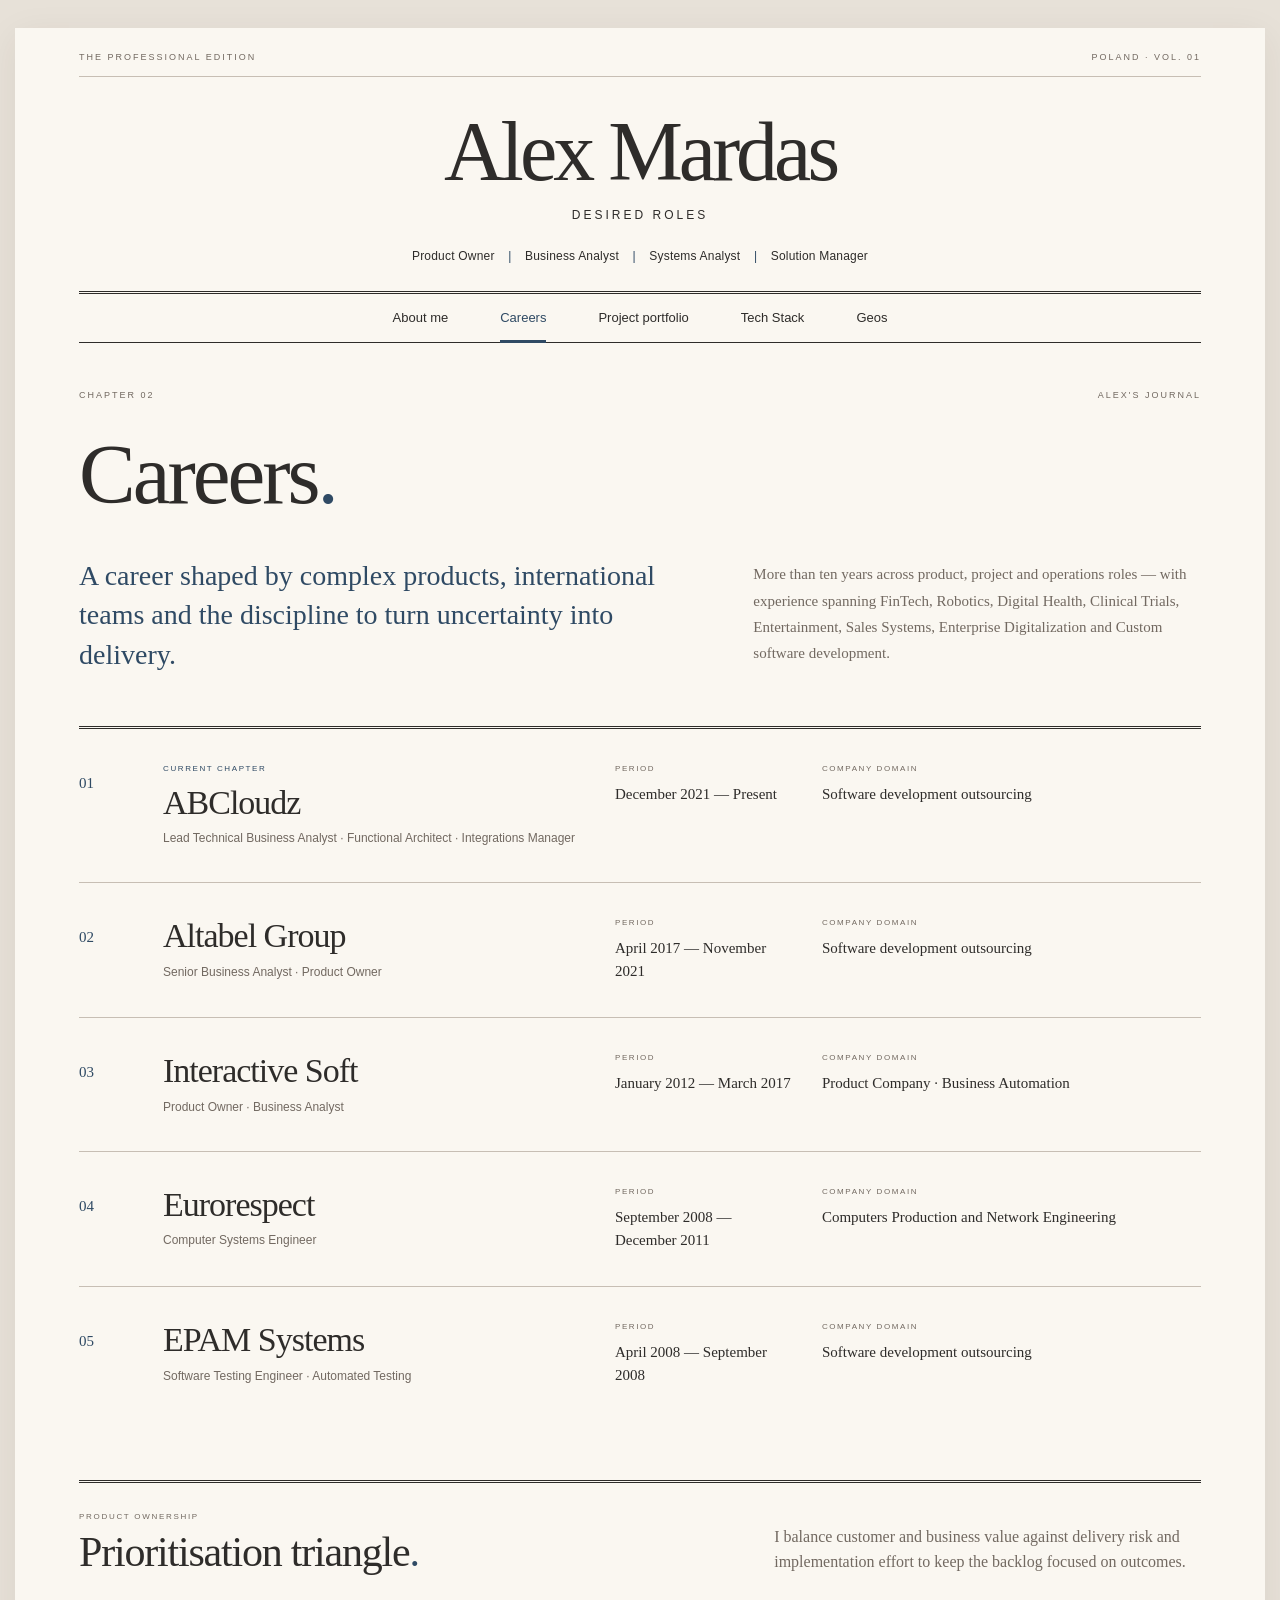
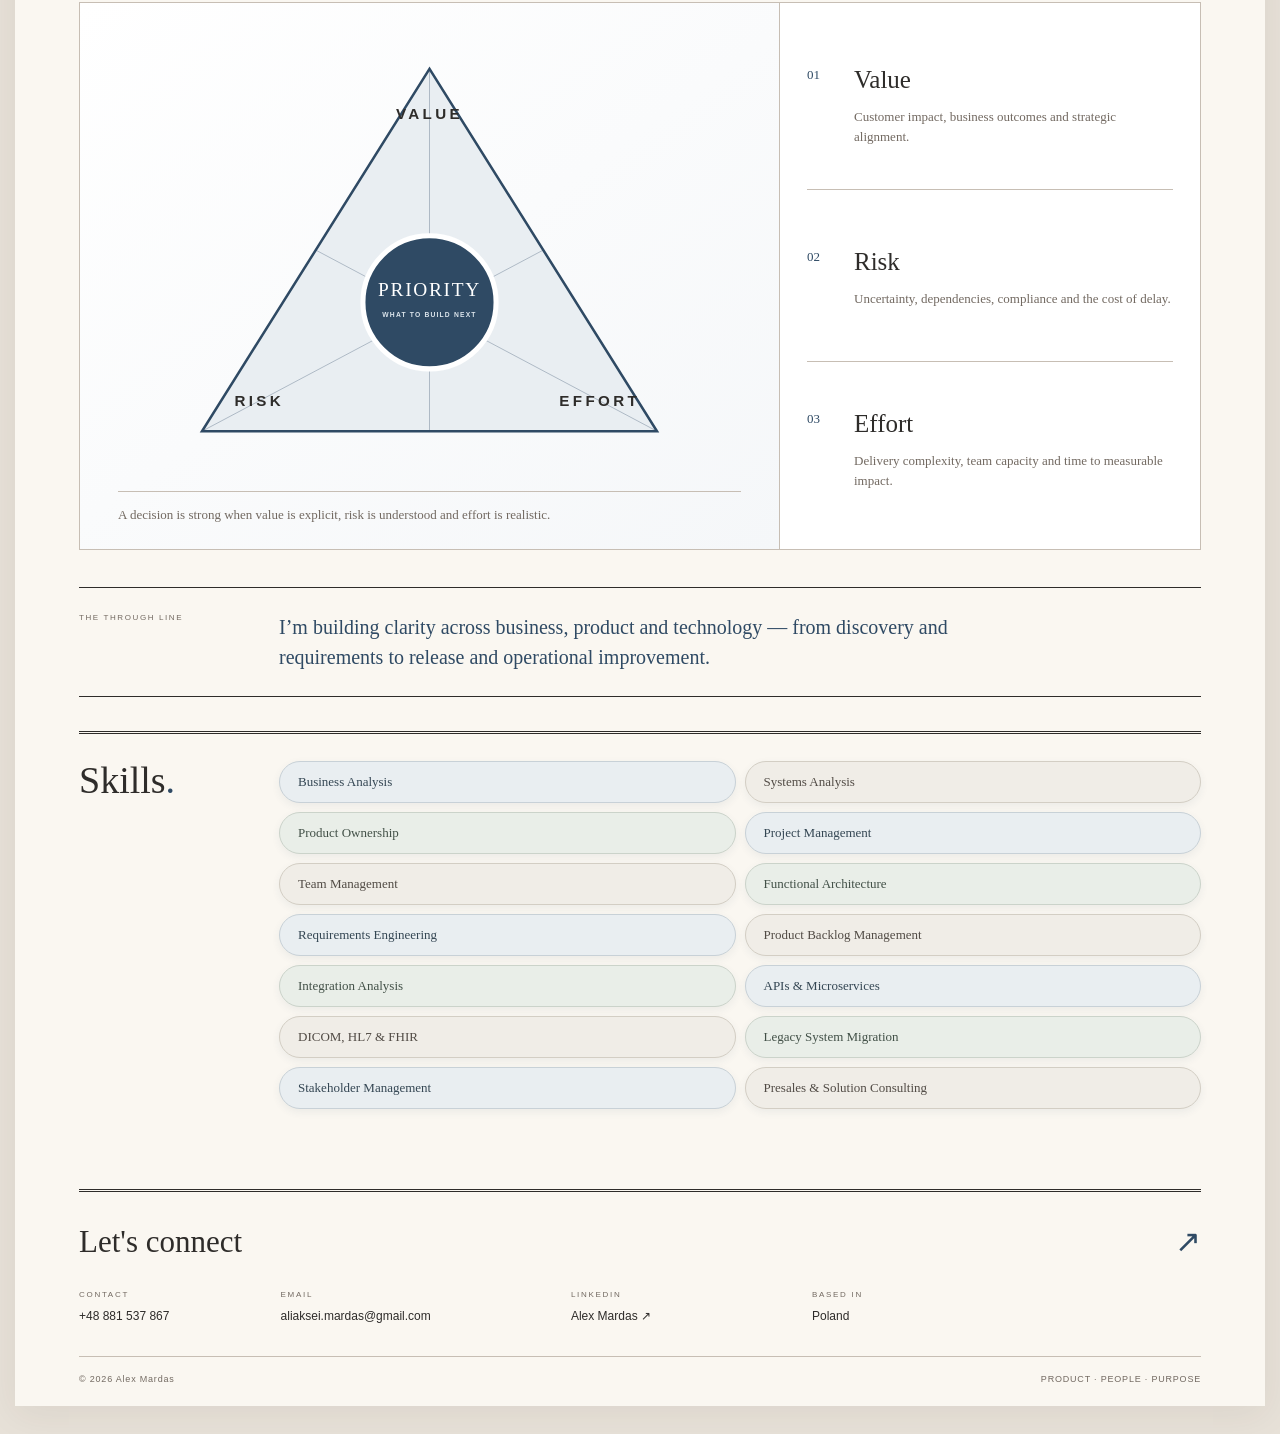
==== commit 2f06dd55: "Expand portfolio roles, skills, and artifacts" ====
--- a/careers.html
+++ b/careers.html
@@ -41,6 +41,6 @@
   </div>
 </section>
 <div class="career-note"><span>THE THROUGH LINE</span><p>I’m building clarity across business, product and technology — from discovery and requirements to release and operational improvement.</p></div>
-<section class="skills-section" aria-labelledby="skills-title"><div class="skills-heading"><h2 id="skills-title">Skills<span>.</span></h2></div><ul class="skills-list"><li>Business Analysis</li><li>Systems Analysis</li><li>Product Ownership</li><li>Functional Architecture</li><li>Requirements Engineering</li><li>Product Backlog Management</li><li>Integration Analysis</li><li>APIs &amp; Microservices</li><li>DICOM, HL7 &amp; FHIR</li><li>Legacy System Migration</li><li>Stakeholder Management</li><li>Presales &amp; Solution Consulting</li></ul></section></main>
+<section class="skills-section" aria-labelledby="skills-title"><div class="skills-heading"><h2 id="skills-title">Skills<span>.</span></h2></div><ul class="skills-list"><li>Business Analysis</li><li>Systems Analysis</li><li>Product Ownership</li><li>Project Management</li><li>Team Management</li><li>Functional Architecture</li><li>Requirements Engineering</li><li>Product Backlog Management</li><li>Integration Analysis</li><li>APIs &amp; Microservices</li><li>DICOM, HL7 &amp; FHIR</li><li>Legacy System Migration</li><li>Stakeholder Management</li><li>Presales &amp; Solution Consulting</li></ul></section></main>
 <footer><div class="footer-title">Let's connect<span>↗</span></div><div class="footer-grid"><div><span class="footer-label">CONTACT</span><a href="tel:+48881537867">+48 881 537 867</a></div><div><span class="footer-label">EMAIL</span><a href="mailto:aliaksei.mardas@gmail.com">aliaksei.mardas@gmail.com</a></div><div><span class="footer-label">LINKEDIN</span><a href="https://www.linkedin.com/in/alexmardas/" target="_blank" rel="noopener noreferrer">Alex Mardas ↗</a></div><div><span class="footer-label">BASED IN</span><span>Poland</span></div></div><div class="colophon"><span>© 2026 Alex Mardas</span><span>PRODUCT · PEOPLE · PURPOSE</span></div></footer>
 </div></body></html>
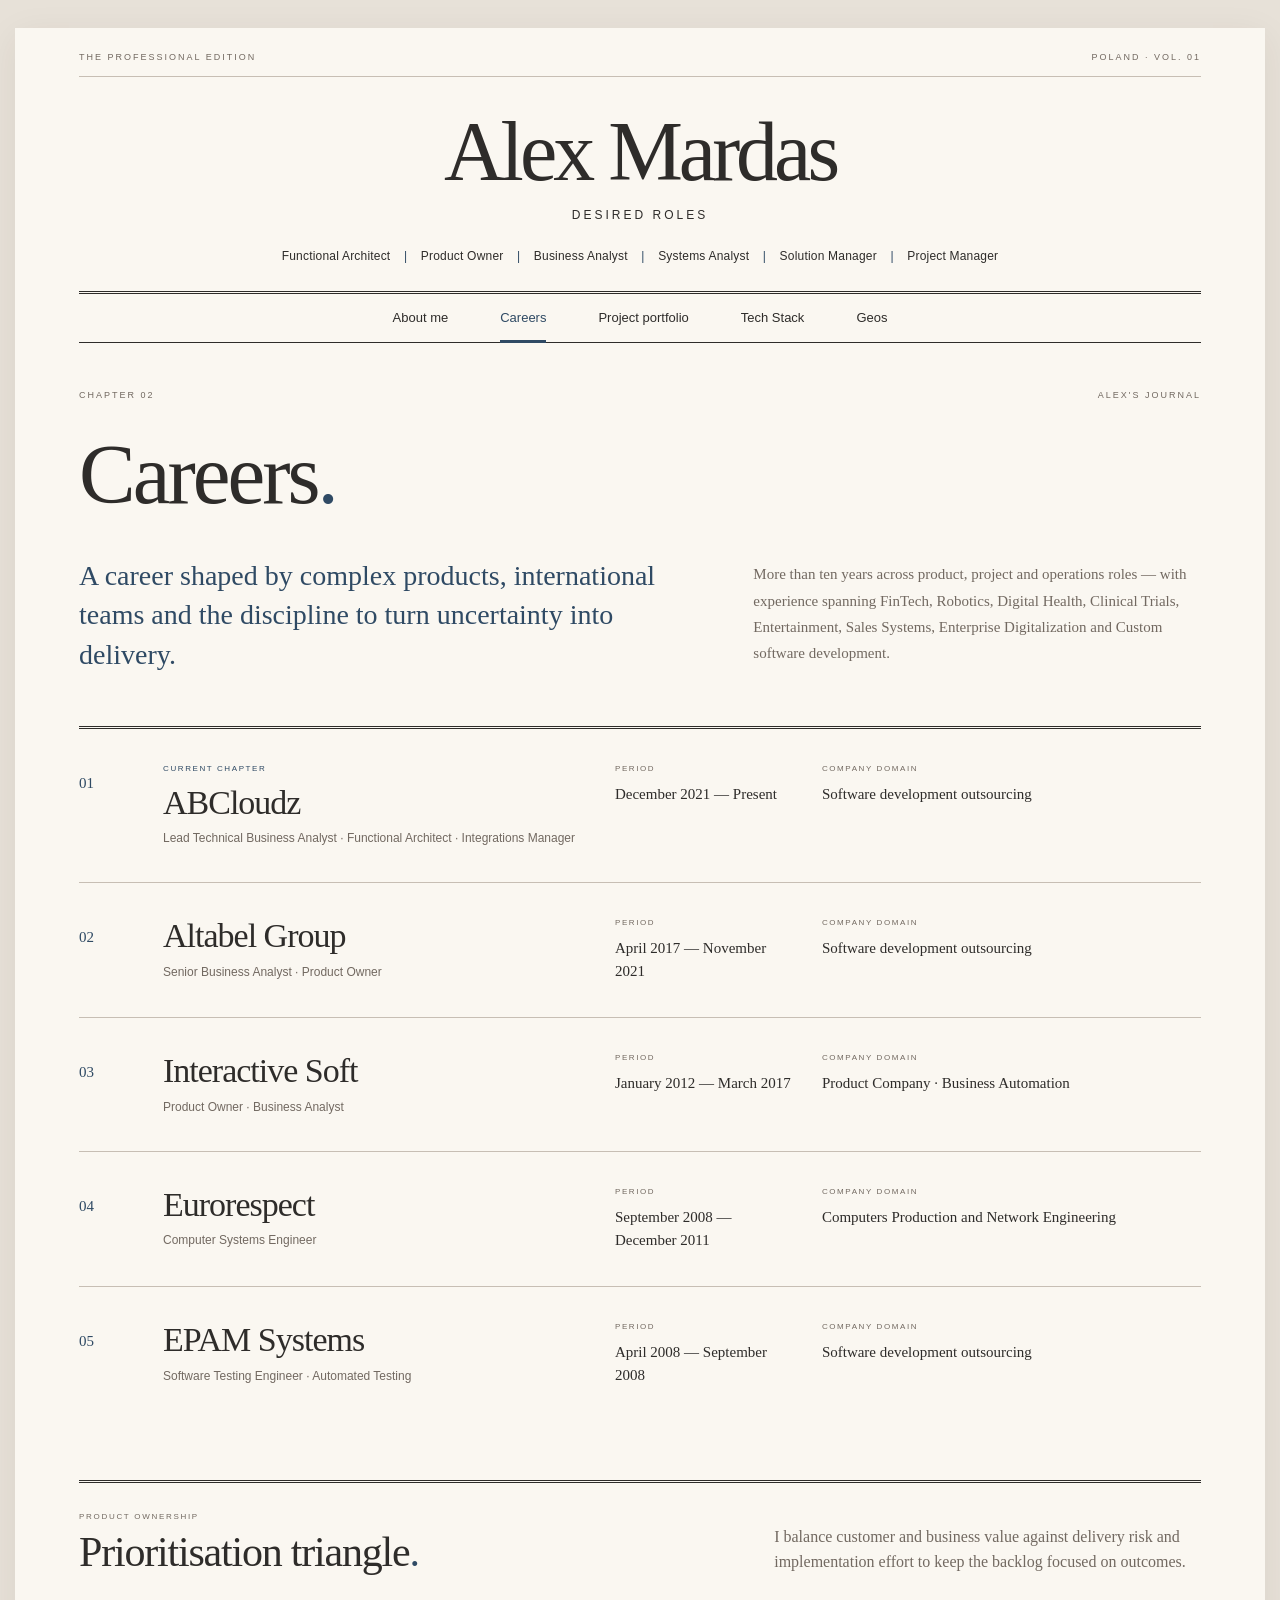
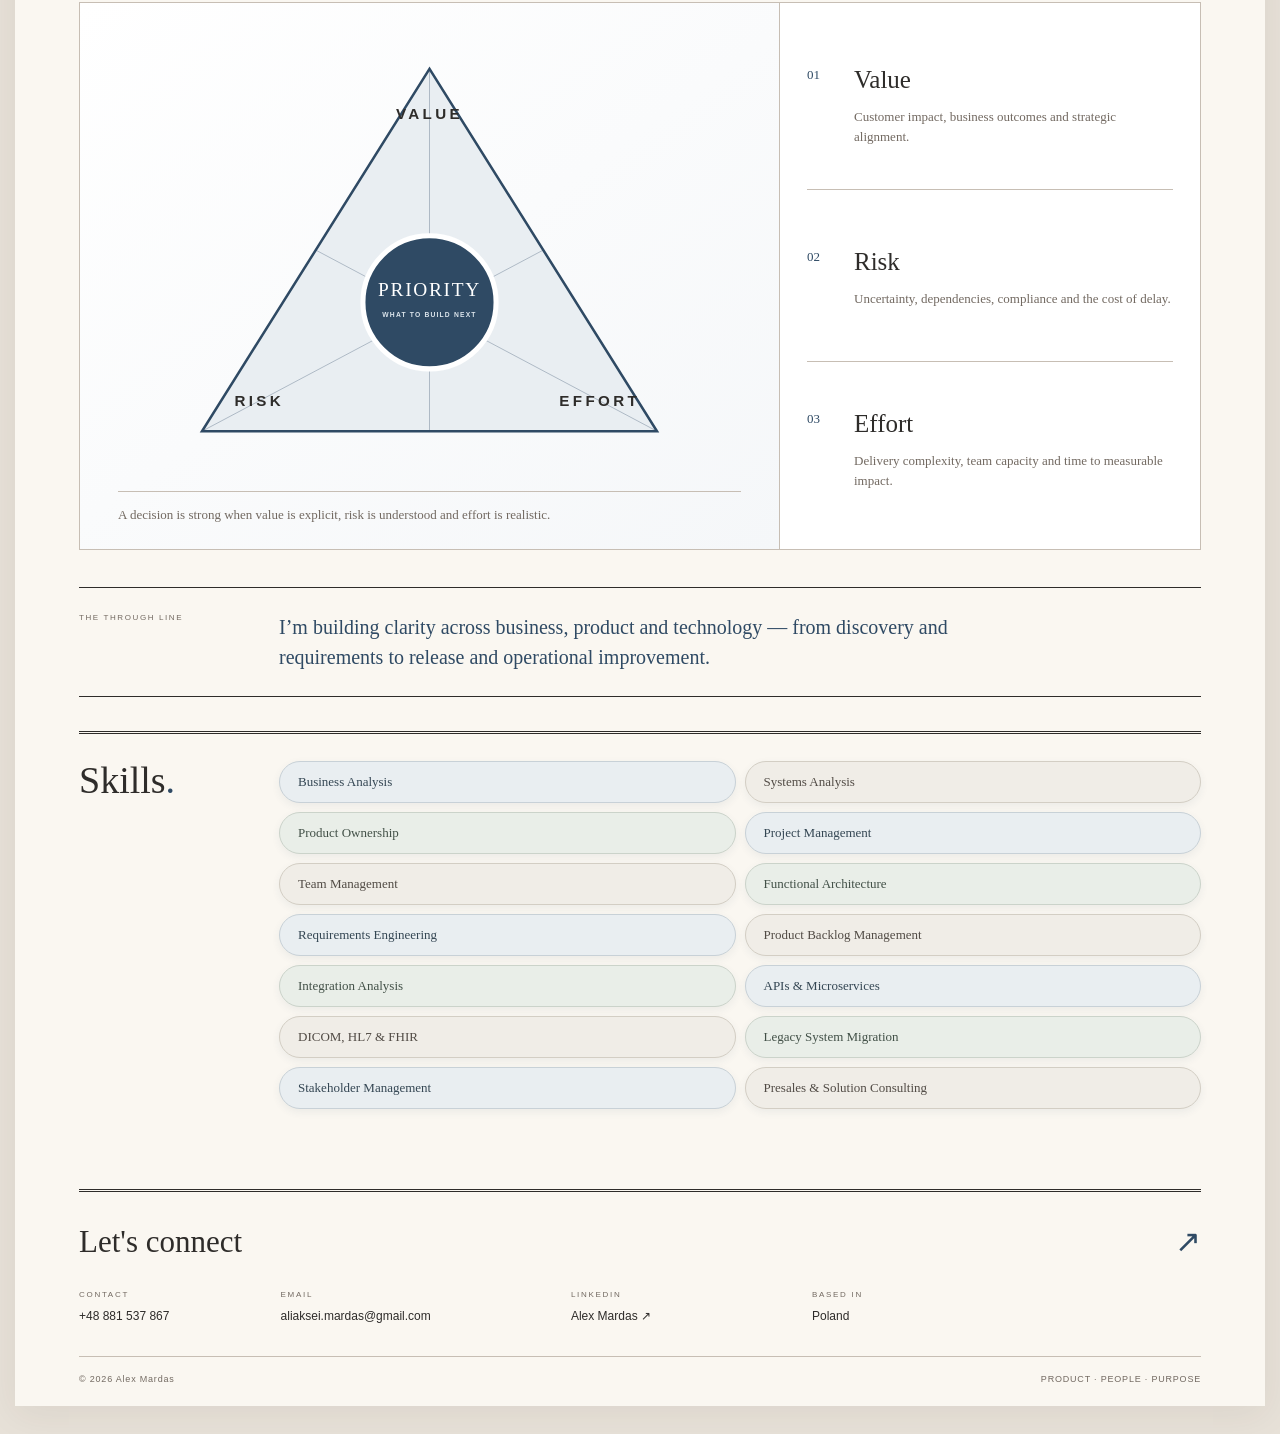
==== commit 0723d0fe: "Synchronize desired roles across pages" ====
--- a/careers.html
+++ b/careers.html
@@ -1,7 +1,7 @@
 <!doctype html>
 <html lang="en"><head><meta charset="utf-8"><meta name="viewport" content="width=device-width, initial-scale=1"><link rel="icon" type="image/png" sizes="32x32" href="favicon-32.png"><link rel="icon" type="image/png" sizes="512x512" href="favicon.png"><title>Careers | Alex Mardas</title><meta name="description" content="Career history of Alex Mardas across product management, project delivery, business analysis and technology operations."><link rel="stylesheet" href="style.css"><link rel="stylesheet" href="careers.css"></head>
 <body><a class="skip" href="#main">Skip to content</a><div class="paper">
-<header class="masthead"><div class="edition"><span>THE PROFESSIONAL EDITION</span><span>POLAND · VOL. 01</span></div><a class="name" href="index.html">Alex Mardas</a><p class="specialist">Desired roles</p><p class="roles">Product Owner <span>|</span> Business Analyst <span>|</span> Systems Analyst <span>|</span> Solution Manager</p></header>
+<header class="masthead"><div class="edition"><span>THE PROFESSIONAL EDITION</span><span>POLAND · VOL. 01</span></div><a class="name" href="index.html">Alex Mardas</a><p class="specialist">Desired roles</p><p class="roles">Functional Architect <span>|</span> Product Owner <span>|</span> Business Analyst <span>|</span> Systems Analyst <span>|</span> Solution Manager <span>|</span> Project Manager</p></header>
 <nav class="navigation" aria-label="Main navigation"><a href="index.html">About me</a><a href="careers.html" aria-current="page">Careers</a><a href="project-portfolio.html">Project portfolio</a><a href="tech-skills.html">Tech Stack</a><a href="geos.html">Geos</a></nav>
 <main id="main" class="careers-page"><div class="page-kicker"><span>CHAPTER 02</span><span>ALEX'S JOURNAL</span></div><h1>Careers<span>.</span></h1>
 <div class="career-intro"><p class="career-lead">A career shaped by complex products, international teams and the discipline to turn uncertainty into delivery.</p><p>More than ten years across product, project and operations roles — with experience spanning FinTech, Robotics, Digital Health, Clinical Trials, Entertainment, Sales Systems, Enterprise Digitalization and Custom software development.</p></div>
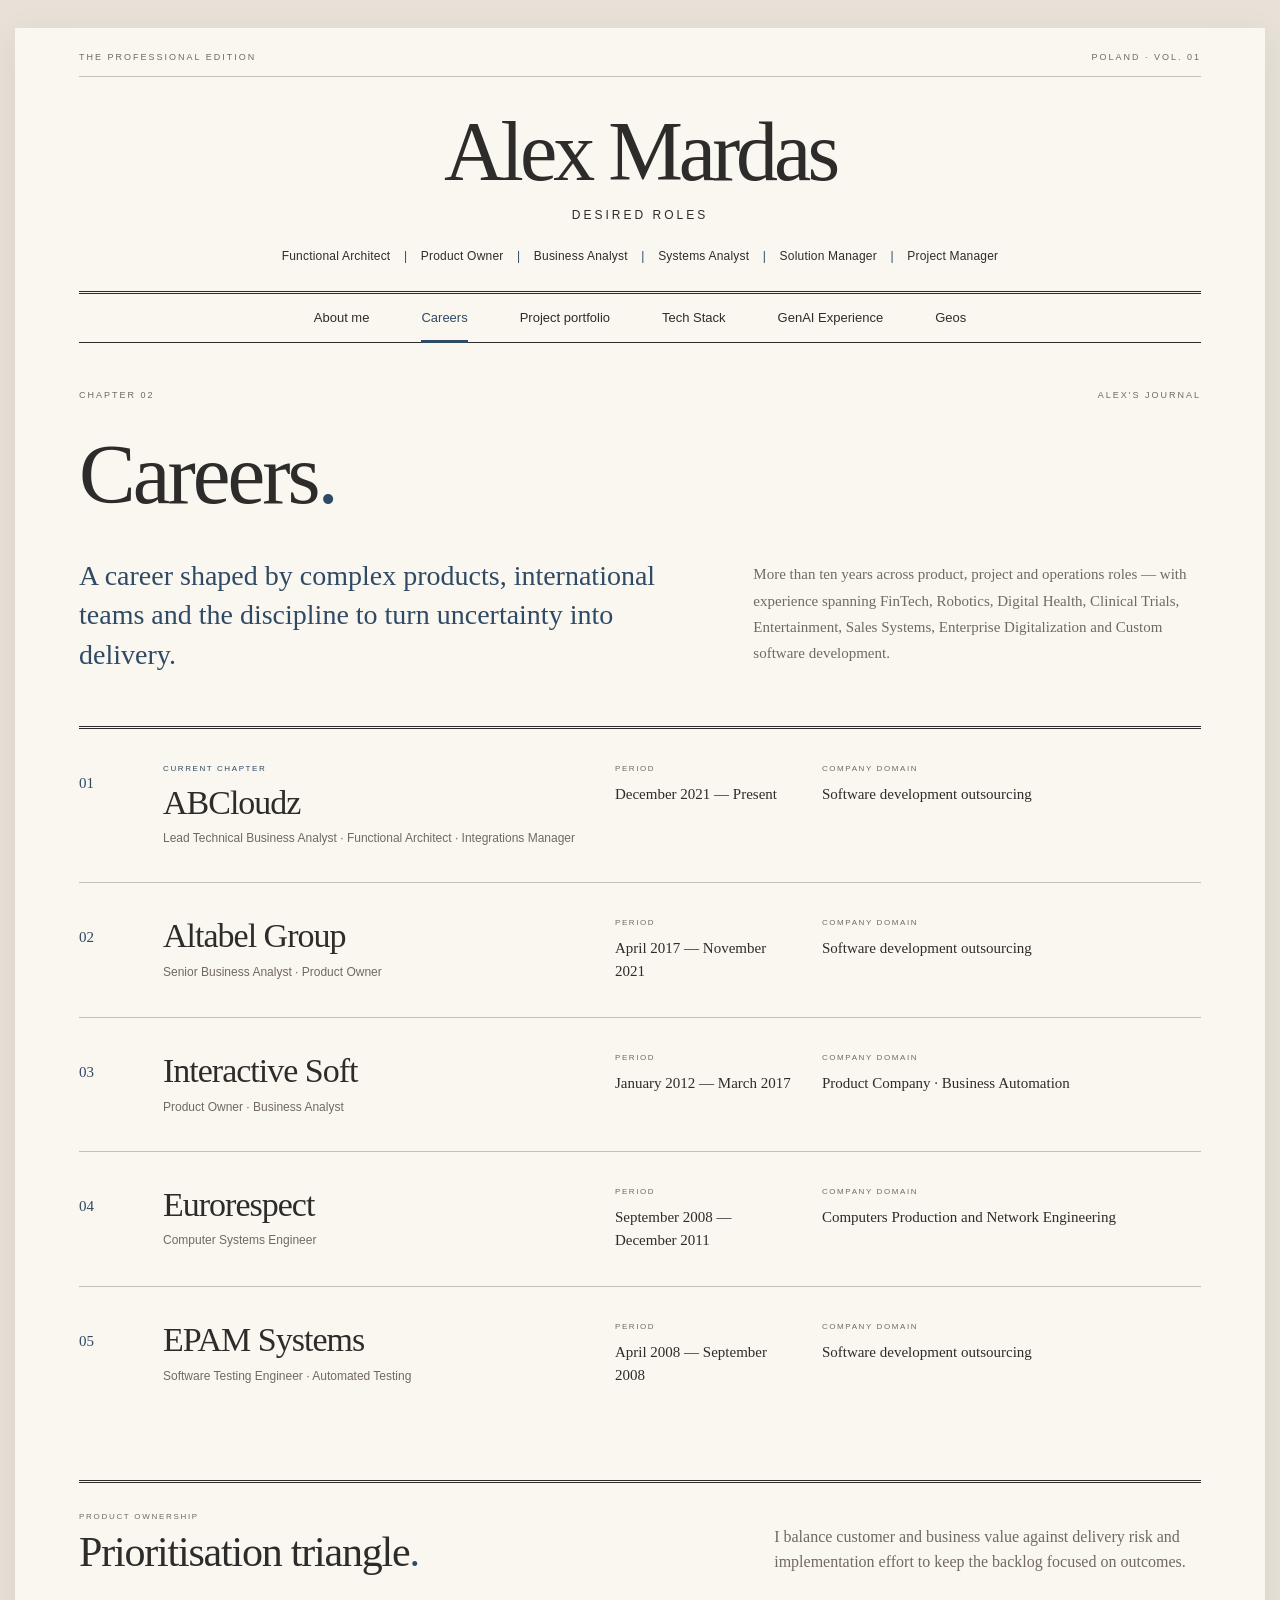
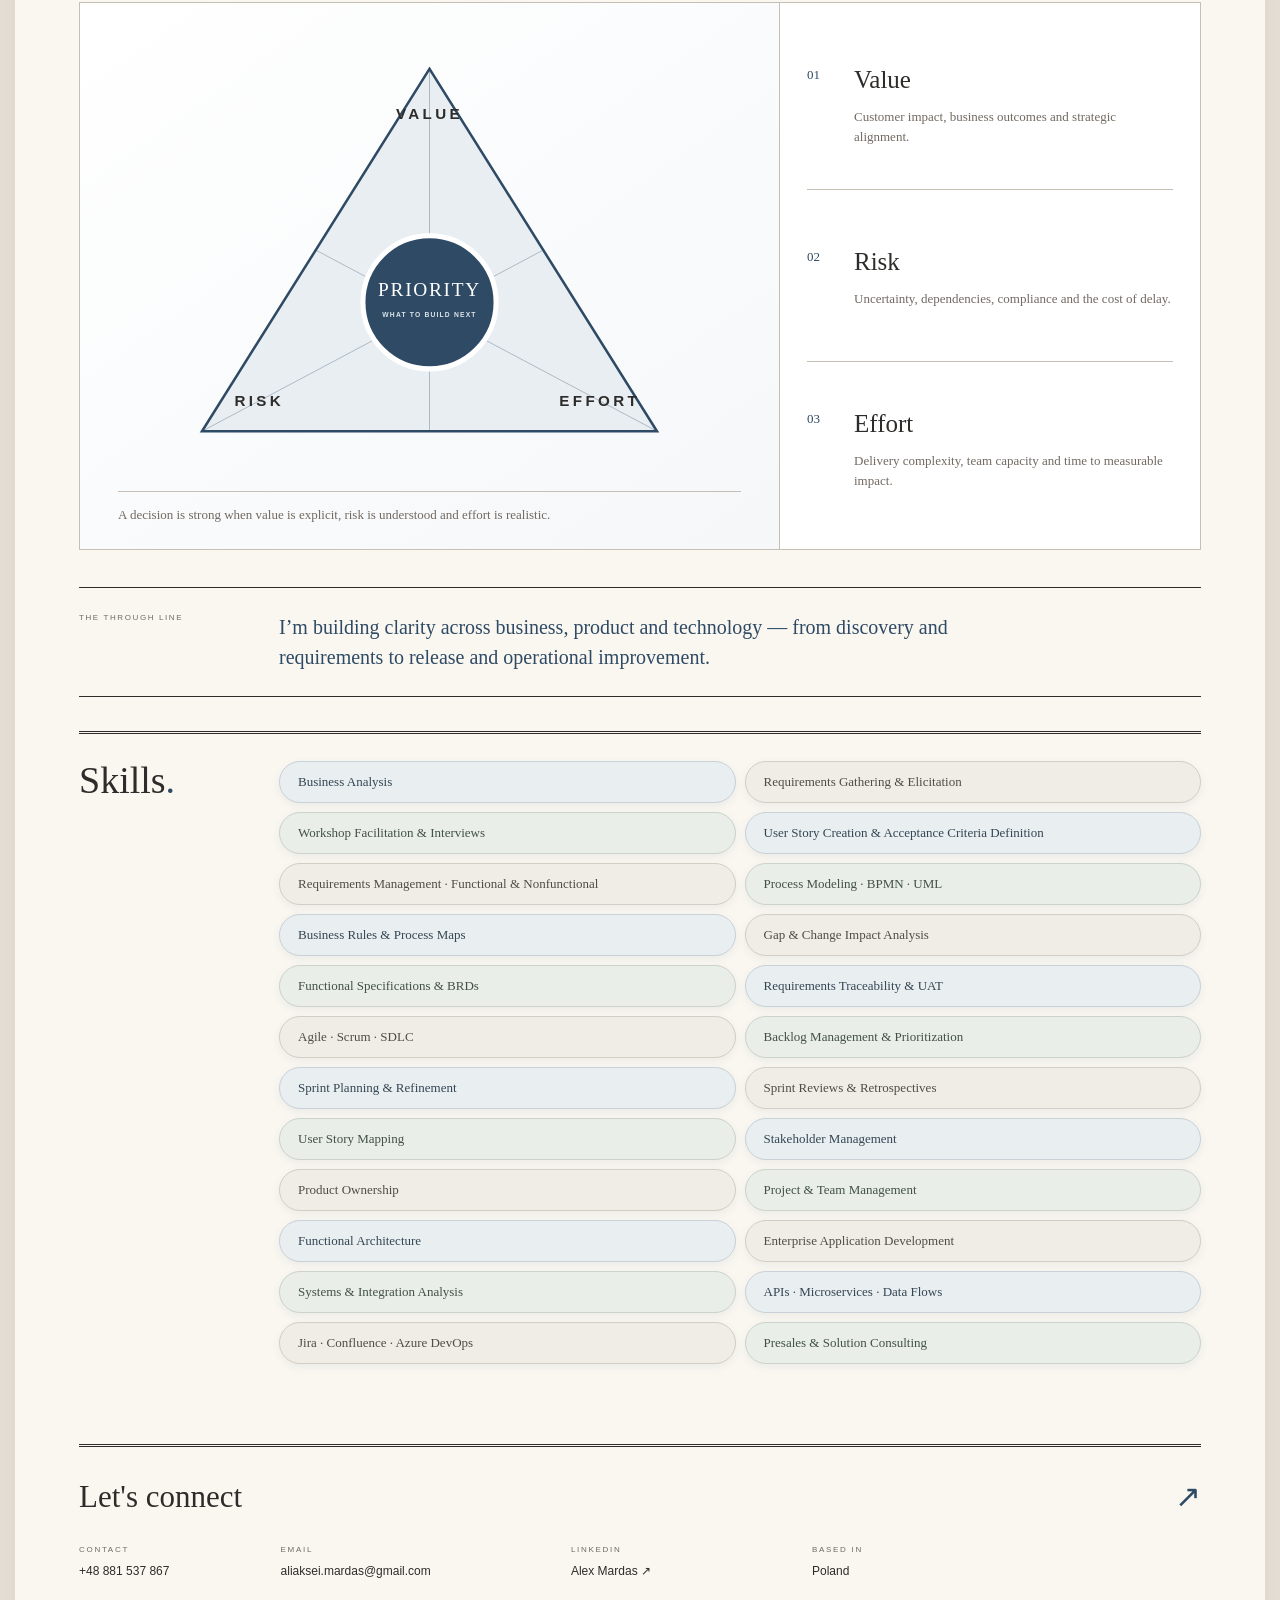
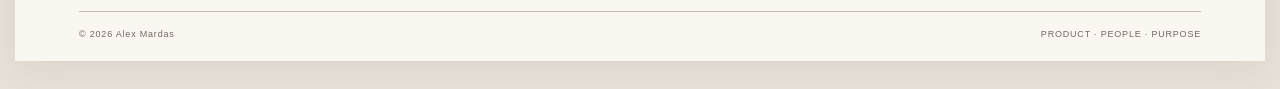
==== commit ec2f539c: "Add GenAI experience and ATS-focused capabilities" ====
--- a/careers.html
+++ b/careers.html
@@ -2,7 +2,7 @@
 <html lang="en"><head><meta charset="utf-8"><meta name="viewport" content="width=device-width, initial-scale=1"><link rel="icon" type="image/png" sizes="32x32" href="favicon-32.png"><link rel="icon" type="image/png" sizes="512x512" href="favicon.png"><title>Careers | Alex Mardas</title><meta name="description" content="Career history of Alex Mardas across product management, project delivery, business analysis and technology operations."><link rel="stylesheet" href="style.css"><link rel="stylesheet" href="careers.css"></head>
 <body><a class="skip" href="#main">Skip to content</a><div class="paper">
 <header class="masthead"><div class="edition"><span>THE PROFESSIONAL EDITION</span><span>POLAND · VOL. 01</span></div><a class="name" href="index.html">Alex Mardas</a><p class="specialist">Desired roles</p><p class="roles">Functional Architect <span>|</span> Product Owner <span>|</span> Business Analyst <span>|</span> Systems Analyst <span>|</span> Solution Manager <span>|</span> Project Manager</p></header>
-<nav class="navigation" aria-label="Main navigation"><a href="index.html">About me</a><a href="careers.html" aria-current="page">Careers</a><a href="project-portfolio.html">Project portfolio</a><a href="tech-skills.html">Tech Stack</a><a href="geos.html">Geos</a></nav>
+<nav class="navigation" aria-label="Main navigation"><a href="index.html">About me</a><a href="careers.html" aria-current="page">Careers</a><a href="project-portfolio.html">Project portfolio</a><a href="tech-skills.html">Tech Stack</a><a href="genai-experience.html">GenAI Experience</a><a href="geos.html">Geos</a></nav>
 <main id="main" class="careers-page"><div class="page-kicker"><span>CHAPTER 02</span><span>ALEX'S JOURNAL</span></div><h1>Careers<span>.</span></h1>
 <div class="career-intro"><p class="career-lead">A career shaped by complex products, international teams and the discipline to turn uncertainty into delivery.</p><p>More than ten years across product, project and operations roles — with experience spanning FinTech, Robotics, Digital Health, Clinical Trials, Entertainment, Sales Systems, Enterprise Digitalization and Custom software development.</p></div>
 <section class="career-list" aria-label="Career history">
@@ -41,6 +41,6 @@
   </div>
 </section>
 <div class="career-note"><span>THE THROUGH LINE</span><p>I’m building clarity across business, product and technology — from discovery and requirements to release and operational improvement.</p></div>
-<section class="skills-section" aria-labelledby="skills-title"><div class="skills-heading"><h2 id="skills-title">Skills<span>.</span></h2></div><ul class="skills-list"><li>Business Analysis</li><li>Systems Analysis</li><li>Product Ownership</li><li>Project Management</li><li>Team Management</li><li>Functional Architecture</li><li>Requirements Engineering</li><li>Product Backlog Management</li><li>Integration Analysis</li><li>APIs &amp; Microservices</li><li>DICOM, HL7 &amp; FHIR</li><li>Legacy System Migration</li><li>Stakeholder Management</li><li>Presales &amp; Solution Consulting</li></ul></section></main>
+<section class="skills-section" aria-labelledby="skills-title"><div class="skills-heading"><h2 id="skills-title">Skills<span>.</span></h2></div><ul class="skills-list"><li>Business Analysis</li><li>Requirements Gathering &amp; Elicitation</li><li>Workshop Facilitation &amp; Interviews</li><li>User Story Creation &amp; Acceptance Criteria Definition</li><li>Requirements Management · Functional &amp; Nonfunctional</li><li>Process Modeling · BPMN · UML</li><li>Business Rules &amp; Process Maps</li><li>Gap &amp; Change Impact Analysis</li><li>Functional Specifications &amp; BRDs</li><li>Requirements Traceability &amp; UAT</li><li>Agile · Scrum · SDLC</li><li>Backlog Management &amp; Prioritization</li><li>Sprint Planning &amp; Refinement</li><li>Sprint Reviews &amp; Retrospectives</li><li>User Story Mapping</li><li>Stakeholder Management</li><li>Product Ownership</li><li>Project &amp; Team Management</li><li>Functional Architecture</li><li>Enterprise Application Development</li><li>Systems &amp; Integration Analysis</li><li>APIs · Microservices · Data Flows</li><li>Jira · Confluence · Azure DevOps</li><li>Presales &amp; Solution Consulting</li></ul></section></main>
 <footer><div class="footer-title">Let's connect<span>↗</span></div><div class="footer-grid"><div><span class="footer-label">CONTACT</span><a href="tel:+48881537867">+48 881 537 867</a></div><div><span class="footer-label">EMAIL</span><a href="mailto:aliaksei.mardas@gmail.com">aliaksei.mardas@gmail.com</a></div><div><span class="footer-label">LINKEDIN</span><a href="https://www.linkedin.com/in/alexmardas/" target="_blank" rel="noopener noreferrer">Alex Mardas ↗</a></div><div><span class="footer-label">BASED IN</span><span>Poland</span></div></div><div class="colophon"><span>© 2026 Alex Mardas</span><span>PRODUCT · PEOPLE · PURPOSE</span></div></footer>
 </div></body></html>
